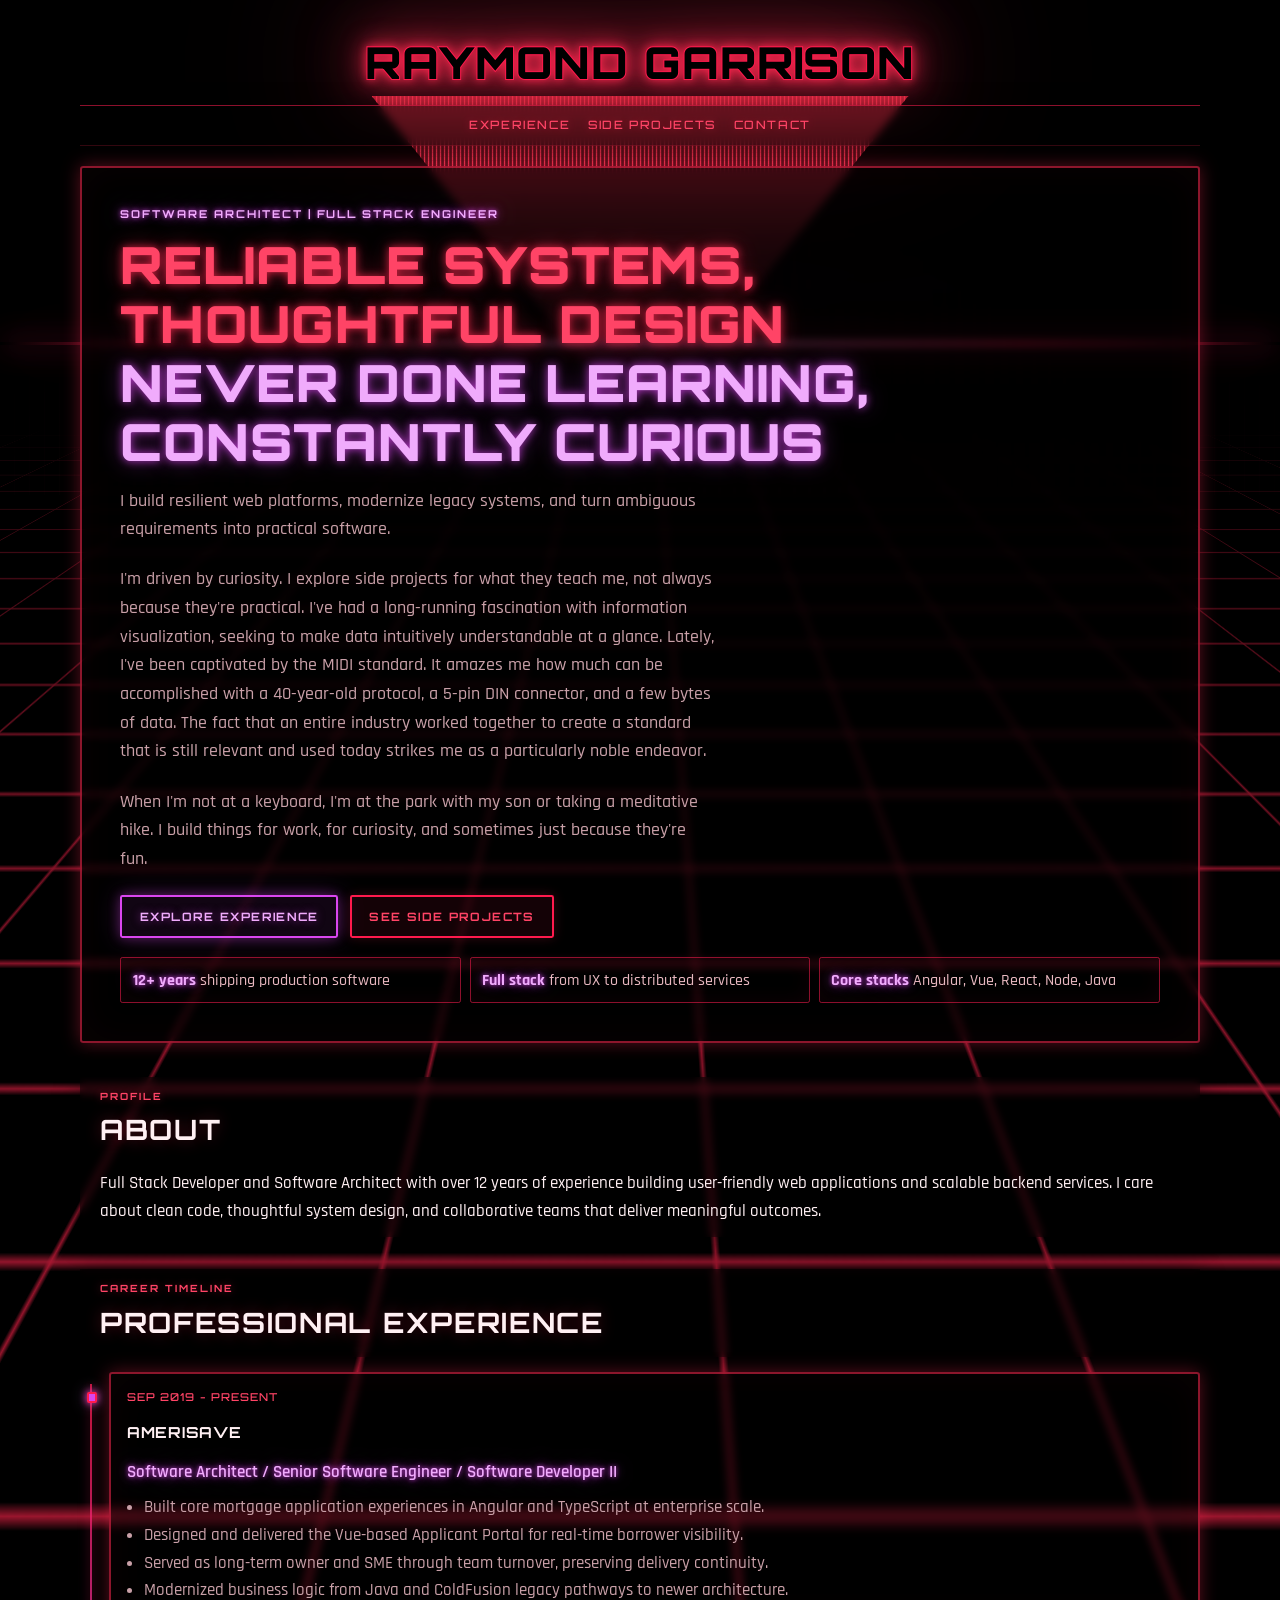
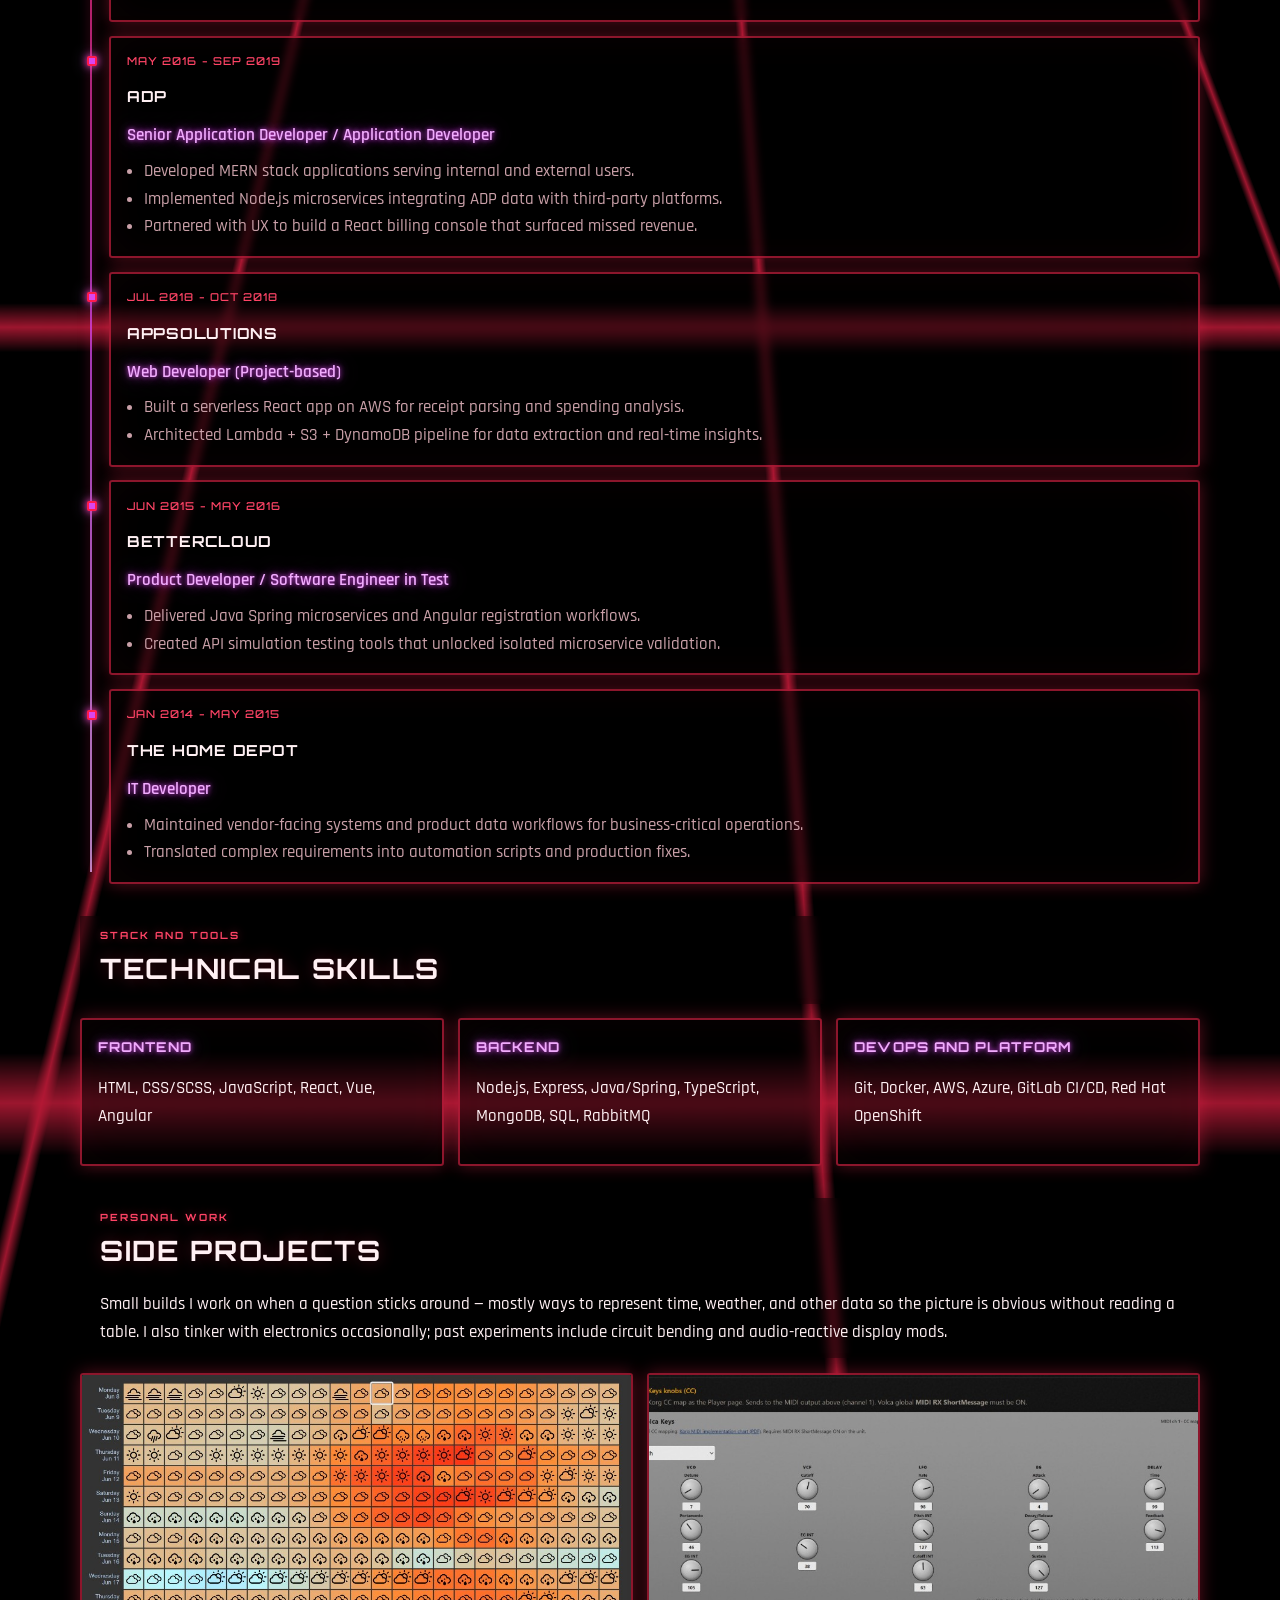
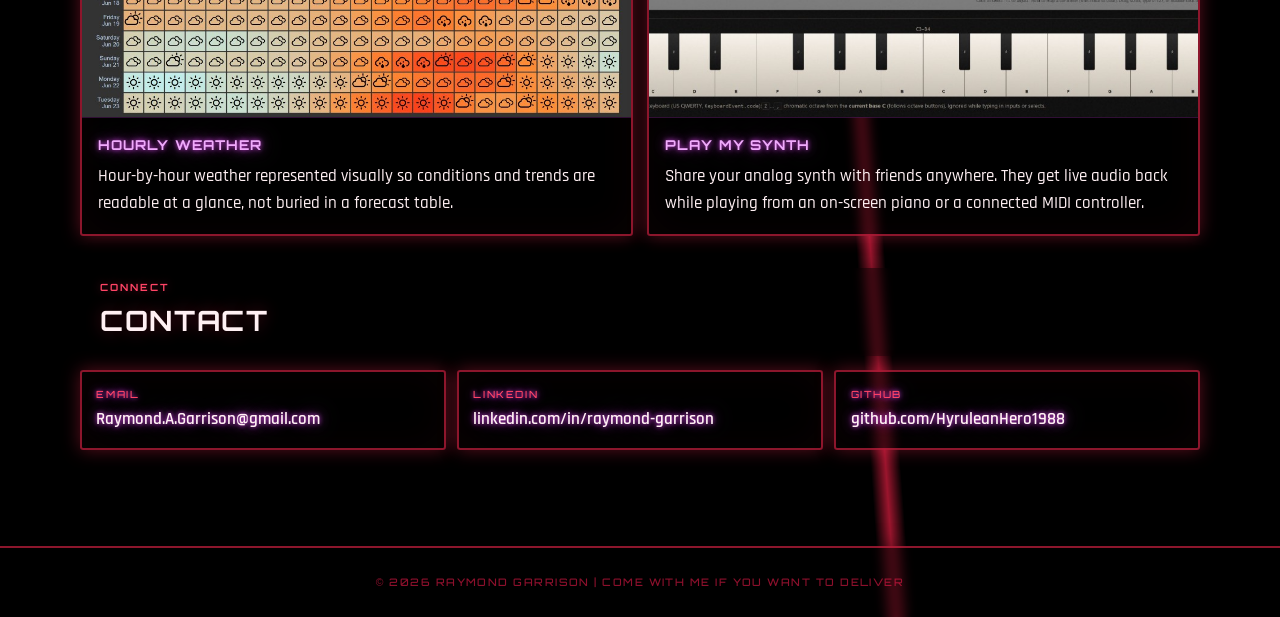
==== index.html @ 4100a37b "Refine hero intro and update footer tagline. Split the intro into focused paragraphs on curiosity, i" ====
<!doctype html>
<html lang="en">
  <head>
    <meta charset="UTF-8" />
    <meta name="viewport" content="width=device-width, initial-scale=1.0" />
    <title>Raymond Garrison | Software Architect</title>
    <meta
      name="description"
      content="Portfolio of Raymond Garrison, Software Architect. Professional experience, skills, personal projects, and experiments."
    />
    <link rel="preconnect" href="https://fonts.googleapis.com" />
    <link rel="preconnect" href="https://fonts.gstatic.com" crossorigin />
    <link
      href="https://fonts.googleapis.com/css2?family=Orbitron:wght@500;700;900&family=Rajdhani:wght@400;500;600;700&display=swap"
      rel="stylesheet"
    />
    <link rel="stylesheet" href="styles.css" />
  </head>
  <body>
    <div class="bg-burst" aria-hidden="true"></div>
    <div class="bg-horizon" aria-hidden="true"></div>
    <div class="bg-grid" aria-hidden="true"></div>

    <header class="hero shell">
      <div class="site-header">
        <div class="logo-stage">
          <a class="synsonics-logo" href="#">Raymond Garrison</a>
          <div class="logo-trail" aria-hidden="true"></div>
        </div>
        <nav class="site-nav text-backdrop" aria-label="Primary">
          <a href="#experience">Experience</a>
          <a href="#lab">Side Projects</a>
          <a href="#contact">Contact</a>
        </nav>
      </div>

      <div class="hero-content shell-card">
        <p class="eyebrow">Software Architect | Full Stack Engineer</p>
        <h1>
          Reliable systems, thoughtful design
          <span class="gradient-text">Never done learning, constantly curious</span>
        </h1>
        <p class="intro">
          I build resilient web platforms, modernize legacy systems, and turn ambiguous requirements into practical software.
        </p>
        <p class="intro">
          I'm driven by curiosity. I explore side projects for what they teach me, not always because they're practical. I've had a long-running fascination with information visualization, seeking to make data intuitively understandable at a glance. Lately, I've been captivated by the MIDI standard. It amazes me how much can be accomplished with a 40-year-old protocol, a 5-pin DIN connector, and a few bytes of data. The fact that an entire industry worked together to create a standard that is still relevant and used today strikes me as a particularly noble endeavor.
        </p>
        <p class="intro">
          When I'm not at a keyboard, I'm at the park with my son or taking a meditative hike. I build things for work, for curiosity, and sometimes just because they're fun.
        </p>
        <div class="hero-actions">
          <a class="button button-primary" href="#experience">Explore Experience</a>
          <a class="button button-ghost" href="#lab">See Side Projects</a>
        </div>
        <ul class="metrics">
          <li><strong>12+ years</strong> shipping production software</li>
          <li><strong>Full stack</strong> from UX to distributed services</li>
          <li><strong>Core stacks</strong> Angular, Vue, React, Node, Java</li>
        </ul>
      </div>
    </header>

    <main class="shell">
      <section id="about" class="section">
        <div class="section-intro text-backdrop">
          <p class="section-tag">Profile</p>
          <h2>About</h2>
          <p>
            Full Stack Developer and Software Architect with over 12 years of experience building
            user-friendly web applications and scalable backend services. I care about clean code,
            thoughtful system design, and collaborative teams that deliver meaningful outcomes.
          </p>
        </div>
      </section>

      <section id="experience" class="section">
        <div class="section-intro text-backdrop">
          <p class="section-tag">Career Timeline</p>
          <h2>Professional Experience</h2>
        </div>
        <div class="timeline">
          <article class="timeline-item shell-card">
            <p class="role-meta">Sep 2019 - Present</p>
            <h3>AmeriSave</h3>
            <p class="role-title">Software Architect / Senior Software Engineer / Software Developer II</p>
            <ul>
              <li>Built core mortgage application experiences in Angular and TypeScript at enterprise scale.</li>
              <li>Designed and delivered the Vue-based Applicant Portal for real-time borrower visibility.</li>
              <li>Served as long-term owner and SME through team turnover, preserving delivery continuity.</li>
              <li>Modernized business logic from Java and ColdFusion legacy pathways to newer architecture.</li>
            </ul>
          </article>

          <article class="timeline-item shell-card">
            <p class="role-meta">May 2016 - Sep 2019</p>
            <h3>ADP</h3>
            <p class="role-title">Senior Application Developer / Application Developer</p>
            <ul>
              <li>Developed MERN stack applications serving internal and external users.</li>
              <li>Implemented Node.js microservices integrating ADP data with third-party platforms.</li>
              <li>Partnered with UX to build a React billing console that surfaced missed revenue.</li>
            </ul>
          </article>

          <article class="timeline-item shell-card">
            <p class="role-meta">Jul 2018 - Oct 2018</p>
            <h3>AppSolutions</h3>
            <p class="role-title">Web Developer (Project-based)</p>
            <ul>
              <li>Built a serverless React app on AWS for receipt parsing and spending analysis.</li>
              <li>Architected Lambda + S3 + DynamoDB pipeline for data extraction and real-time insights.</li>
            </ul>
          </article>

          <article class="timeline-item shell-card">
            <p class="role-meta">Jun 2015 - May 2016</p>
            <h3>BetterCloud</h3>
            <p class="role-title">Product Developer / Software Engineer in Test</p>
            <ul>
              <li>Delivered Java Spring microservices and Angular registration workflows.</li>
              <li>Created API simulation testing tools that unlocked isolated microservice validation.</li>
            </ul>
          </article>

          <article class="timeline-item shell-card">
            <p class="role-meta">Jan 2014 - May 2015</p>
            <h3>The Home Depot</h3>
            <p class="role-title">IT Developer</p>
            <ul>
              <li>Maintained vendor-facing systems and product data workflows for business-critical operations.</li>
              <li>Translated complex requirements into automation scripts and production fixes.</li>
            </ul>
          </article>
        </div>
      </section>

      <section id="skills" class="section">
        <div class="section-intro text-backdrop">
          <p class="section-tag">Stack and Tools</p>
          <h2>Technical Skills</h2>
        </div>
        <div class="cards">
          <article class="card shell-card">
            <h3>Frontend</h3>
            <p>HTML, CSS/SCSS, JavaScript, React, Vue, Angular</p>
          </article>
          <article class="card shell-card">
            <h3>Backend</h3>
            <p>Node.js, Express, Java/Spring, TypeScript, MongoDB, SQL, RabbitMQ</p>
          </article>
          <article class="card shell-card">
            <h3>DevOps and Platform</h3>
            <p>Git, Docker, AWS, Azure, GitLab CI/CD, Red Hat OpenShift</p>
          </article>
        </div>
      </section>

      <section id="lab" class="section">
        <div class="section-intro text-backdrop">
          <p class="section-tag">Personal Work</p>
          <h2>Side Projects</h2>
          <p>
            Small builds I work on when a question sticks around — mostly ways to represent time,
            weather, and other data so the picture is obvious without reading a table. I also tinker
            with electronics occasionally; past experiments include circuit bending and audio-reactive
            display mods.
          </p>
        </div>
        <div class="cards">
          <a class="card shell-card" href="/hourly/">
            <div class="card-media">
              <img
                src="images/hourly-weather.png"
                alt="16-day hourly weather heatmap with color-coded temperatures and weather icons"
                width="640"
                height="400"
                loading="lazy"
              />
            </div>
            <div class="card-body">
              <h3>Hourly Weather</h3>
              <p>
                Hour-by-hour weather represented visually so conditions and trends are readable at a
                glance, not buried in a forecast table.
              </p>
            </div>
          </a>
          <a class="card shell-card" href="https://playmysynth.com">
            <div class="card-media">
              <img
                src="images/play-my-synth.png"
                alt="Play My Synth player interface with Volca Keys knob controls and on-screen piano keyboard"
                width="640"
                height="400"
                loading="lazy"
              />
            </div>
            <div class="card-body">
              <h3>Play My Synth</h3>
              <p>
                Share your analog synth with friends anywhere. They get live audio back while playing from
                an on-screen piano or a connected MIDI controller.
              </p>
            </div>
          </a>
        </div>
      </section>

      <section id="contact" class="section">
        <div class="section-intro text-backdrop">
          <p class="section-tag">Connect</p>
          <h2>Contact</h2>
        </div>
        <div class="contact-grid">
          <a class="contact-card shell-card" href="mailto:Raymond.A.Garrison@gmail.com">
            <span>Email</span>
            <strong>Raymond.A.Garrison@gmail.com</strong>
          </a>
          <a class="contact-card shell-card" href="https://linkedin.com/in/raymond-garrison">
            <span>LinkedIn</span>
            <strong>linkedin.com/in/raymond-garrison</strong>
          </a>
          <a class="contact-card shell-card" href="https://github.com/HyruleanHero1988">
            <span>GitHub</span>
            <strong>github.com/HyruleanHero1988</strong>
          </a>
        </div>
      </section>
    </main>

    <footer class="footer text-backdrop">
      <p>&copy; <span id="year"></span> Raymond Garrison | Come with me if you want to deliver</p>
    </footer>

    <script>
      document.getElementById("year").textContent = new Date().getFullYear();
    </script>
  </body>
</html>
---- styles.css ----
:root {
  --bg: #000000;
  --text: #fff0f3;
  --muted: #c9a0a8;
  --neon-red: #ff1a4d;
  --neon-red-bright: #ff4466;
  --neon-red-dim: rgba(255, 30, 80, 0.55);
  --neon-purple: #d946ef;
  --neon-purple-bright: #f0abfc;
  --neon-purple-dim: rgba(217, 70, 239, 0.55);
  --neon-purple-glow: rgba(217, 70, 239, 0.55);
  --neon-purple-glow-bright: rgba(240, 171, 252, 0.75);
  --magenta-text-glow: 0 0 4px rgba(217, 70, 239, 0.85), 0 0 11px rgba(217, 70, 239, 0.65),
    0 0 24px rgba(240, 171, 252, 0.4);
  --magenta-box-glow: 0 0 12px rgba(217, 70, 239, 0.35), 0 0 28px rgba(217, 70, 239, 0.2);
  --magenta-box-glow-strong: 0 0 16px rgba(217, 70, 239, 0.55), 0 0 36px rgba(240, 171, 252, 0.35);
  --border: rgba(255, 40, 80, 0.55);
  --shadow-neon: 0 0 18px rgba(255, 40, 80, 0.35);
  --font-display: "Orbitron", "Segoe UI", sans-serif;
  --font-body: "Rajdhani", "Segoe UI", system-ui, sans-serif;
}

*,
*::before,
*::after {
  box-sizing: border-box;
}

html {
  scroll-behavior: smooth;
}

body {
  margin: 0;
  font-family: var(--font-body);
  font-size: 1.08rem;
  font-weight: 500;
  color: var(--text);
  background: var(--bg);
  line-height: 1.6;
  overflow-x: hidden;
}

/* Vertical light burst — Synsonics-style speed lines */
.bg-burst {
  position: fixed;
  inset: 0 0 45%;
  pointer-events: none;
  z-index: -3;
  background: repeating-linear-gradient(
    90deg,
    transparent,
    transparent 14px,
    rgba(255, 45, 90, 0.07) 14px,
    rgba(255, 45, 90, 0.07) 15px
  );
  mask-image: radial-gradient(ellipse 70% 90% at 50% 100%, black 20%, transparent 75%);
}

.bg-burst::after {
  content: "";
  position: absolute;
  inset: 0;
  background: linear-gradient(
    180deg,
    rgba(255, 60, 100, 0.45) 0%,
    rgba(255, 30, 70, 0.15) 35%,
    rgba(217, 70, 239, 0.08) 55%,
    transparent 70%
  );
  mask-image: radial-gradient(ellipse 55% 80% at 50% 100%, black, transparent);
}

/* Horizon glow line */
.bg-horizon {
  position: fixed;
  left: 0;
  right: 0;
  top: 38vh;
  height: 3px;
  pointer-events: none;
  z-index: -2;
  background: linear-gradient(
    90deg,
    transparent,
    var(--neon-red) 20%,
    var(--neon-purple-bright) 50%,
    var(--neon-red) 80%,
    transparent
  );
  box-shadow: 0 0 30px rgba(255, 40, 80, 0.8), 0 0 50px rgba(217, 70, 239, 0.25),
    0 0 80px rgba(255, 40, 80, 0.35);
  opacity: 0.85;
}

/* Perspective neon grid floor */
.bg-grid {
  position: fixed;
  left: -50%;
  right: -50%;
  bottom: -8%;
  height: 62vh;
  pointer-events: none;
  z-index: -1;
  transform: perspective(480px) rotateX(64deg);
  transform-origin: center top;
  background-image: linear-gradient(rgba(255, 35, 75, 0.85) 1.5px, transparent 1.5px),
    linear-gradient(90deg, rgba(255, 35, 75, 0.85) 1.5px, transparent 1.5px);
  /* Tighter row spacing = more horizontal lines across the floor */
  background-size: 72px 22px, 72px 72px;
  mask-image: linear-gradient(to top, black 20%, transparent 94%);
  opacity: 0.72;
}

a {
  color: var(--neon-purple-bright);
  text-decoration: none;
  text-shadow: var(--magenta-text-glow);
  transition: color 0.2s ease, text-shadow 0.2s ease;
}

a:hover {
  color: #fff;
  text-shadow: 0 0 6px rgba(217, 70, 239, 0.95), 0 0 15px rgba(217, 70, 239, 0.75),
    0 0 40px rgba(240, 171, 252, 0.55);
  text-decoration: none;
}

.shell {
  width: min(1120px, 92vw);
  margin: 0 auto;
}

.shell-card {
  position: relative;
  z-index: 1;
  background: rgba(0, 0, 0, 0.5);
  backdrop-filter: blur(4px);
  -webkit-backdrop-filter: blur(4px);
  border: 2px solid var(--border);
  border-radius: 0.2rem;
  box-shadow: var(--shadow-neon), inset 0 0 40px rgba(255, 40, 80, 0.04);
}

.hero {
  position: relative;
  padding-top: 1.2rem;
}

.site-header {
  position: relative;
  z-index: 1;
  padding: clamp(0.75rem, 2vw, 1.25rem) 0 0.25rem;
  text-align: center;
}

/* Logo stage — name anchors the CRT trail below it */
.logo-stage {
  position: relative;
  z-index: 2;
  display: inline-flex;
  flex-direction: column;
  align-items: center;
  max-width: 100%;
  padding: 0 0.5rem;
}

/* Tall narrow inverted triangle + CRT scanlines — sized to the name */
.logo-trail {
  --trail-clip: polygon(0% 0%, 100% 0%, 50% 100%);
  --trail-fade: linear-gradient(
    180deg,
    #000 0%,
    #000 6%,
    rgba(0, 0, 0, 0.9) 28%,
    rgba(0, 0, 0, 0.45) 58%,
    rgba(0, 0, 0, 0.15) 78%,
    transparent 100%
  );
  position: absolute;
  top: calc(100% + 8px);
  left: 50%;
  transform: translateX(-50%);
  width: 95%;
  aspect-ratio: 1.6 / 1;
  height: auto;
  z-index: 0;
  pointer-events: none;
  clip-path: var(--trail-clip);
  -webkit-mask-image: var(--trail-fade);
  mask-image: var(--trail-fade);
  /* Vertical phosphor scanlines */
  background-image: repeating-linear-gradient(
    90deg,
    rgba(255, 35, 65, 0.12) 0,
    rgba(255, 35, 65, 0.12) 1px,
    rgba(255, 60, 90, 0.95) 1px,
    rgba(255, 60, 90, 0.95) 2px,
    rgba(255, 40, 70, 0.2) 2px,
    rgba(255, 40, 70, 0.2) 3px,
    transparent 3px,
    transparent 4px
  );
  box-shadow: inset 0 0 50px rgba(255, 40, 80, 0.12);
}

/* Faint horizontal CRT scanlines over the vertical field */
.logo-trail::before {
  content: "";
  position: absolute;
  inset: 0;
  clip-path: var(--trail-clip);
  -webkit-mask-image: var(--trail-fade);
  mask-image: var(--trail-fade);
  background: repeating-linear-gradient(
    0deg,
    transparent 0,
    transparent 3px,
    rgba(0, 0, 0, 0.22) 3px,
    rgba(0, 0, 0, 0.22) 4px
  );
  mix-blend-mode: multiply;
  opacity: 0.55;
  pointer-events: none;
}

/* Hot phosphor bloom at the top edge */
.logo-trail::after {
  content: "";
  position: absolute;
  inset: 0;
  clip-path: var(--trail-clip);
  -webkit-mask-image: var(--trail-fade);
  mask-image: var(--trail-fade);
  background: linear-gradient(
    180deg,
    rgba(255, 50, 75, 0.7) 0%,
    rgba(255, 40, 70, 0.25) 22%,
    transparent 48%
  );
  pointer-events: none;
}

/* Hollow Orbitron outline — same font as .gradient-text, no interior fill */
.synsonics-logo {
  position: relative;
  z-index: 2;
  display: inline-block;
  text-shadow: none;
  font-family: var(--font-display);
  font-size: clamp(1.65rem, 4.2vw, 2.75rem);
  font-weight: 900;
  line-height: 1.1;
  letter-spacing: 0.02em;
  text-transform: uppercase;
  text-decoration: none;
  color: #000000;
  -webkit-text-stroke: 2px var(--neon-red);
  text-stroke: 2px var(--neon-red);
  paint-order: stroke fill;
  filter: drop-shadow(0 0 4px rgba(255, 40, 80, 0.8))
    drop-shadow(0 0 11px rgba(255, 40, 80, 0.7))
    drop-shadow(0 0 30px rgba(255, 40, 80, 0.6))
    drop-shadow(0 0 80px rgba(255, 40, 80, 0.5));
  transition: filter 0.25s ease;
}

.synsonics-logo:hover {
  color: #000000;
  text-shadow: none;
  text-decoration: none;
  filter: drop-shadow(0 0 6px rgba(255, 40, 80, 0.85))
    drop-shadow(0 0 15px rgba(255, 40, 80, 0.75))
    drop-shadow(0 0 40px rgba(255, 40, 80, 0.65))
    drop-shadow(0 0 100px rgba(255, 40, 80, 0.55));
}

/* Frosted panel — separates text from grid/scanline backgrounds */
.text-backdrop {
  position: relative;
  z-index: 1;
  background: rgba(0, 0, 0, 0.5);
  backdrop-filter: blur(4px);
  -webkit-backdrop-filter: blur(4px);
  box-shadow: 0 4px 24px rgba(0, 0, 0, 0.45);
}

.site-nav {
  position: relative;
  z-index: 2;
  display: flex;
  align-items: center;
  justify-content: center;
  flex-wrap: wrap;
  gap: 1.1rem;
  margin-top: 1rem;
  padding: 0.65rem 1.25rem;
  border-top: 1px solid var(--neon-red-dim);
  border-bottom: 1px solid rgba(255, 40, 80, 0.2);
}

.site-nav a {
  font-family: var(--font-display);
  font-size: 0.72rem;
  font-weight: 500;
  letter-spacing: 0.14em;
  text-transform: uppercase;
  color: var(--neon-red-bright);
  text-shadow: 0 0 10px rgba(255, 40, 80, 0.4);
}

.site-nav a:hover {
  color: #fff;
  text-shadow: 0 0 14px rgba(255, 40, 80, 0.75);
}

.hero-content {
  position: relative;
  z-index: 1;
  margin-top: 1rem;
  padding: clamp(1.4rem, 3vw, 2.4rem);
}

.eyebrow {
  margin: 0;
  font-family: var(--font-display);
  letter-spacing: 0.18em;
  text-transform: uppercase;
  font-size: 0.68rem;
  font-weight: 700;
  color: var(--neon-purple-bright);
  text-shadow: var(--magenta-text-glow);
}

h1 {
  margin: 0.7rem 0 1rem;
  font-family: var(--font-display);
  font-size: clamp(1.65rem, 4.2vw, 3.2rem);
  font-weight: 900;
  line-height: 1.15;
  max-width: 20ch;
  letter-spacing: 0.02em;
  text-transform: uppercase;
  color: var(--neon-red-bright);
  text-shadow: 0 0 8px rgba(255, 40, 80, 0.75), 0 0 22px rgba(255, 40, 80, 0.4);
}

.gradient-text {
  display: inline-block;
  color: var(--neon-purple-bright);
  text-shadow: 0 0 8px rgba(217, 70, 239, 0.75), 0 0 22px rgba(217, 70, 239, 0.4);
}

.intro {
  max-width: 66ch;
  margin: 0 0 1.35rem;
  color: var(--muted);
  font-size: 1.12rem;
}

.hero-actions {
  display: flex;
  flex-wrap: wrap;
  gap: 0.7rem;
}

.button {
  display: inline-flex;
  align-items: center;
  justify-content: center;
  border-radius: 0.15rem;
  padding: 0.64rem 1.1rem;
  font-family: var(--font-display);
  font-size: 0.72rem;
  font-weight: 700;
  letter-spacing: 0.12em;
  text-transform: uppercase;
  border: 2px solid transparent;
  transition: transform 0.2s ease, box-shadow 0.2s ease, background 0.2s ease;
}

.button:hover {
  text-decoration: none;
  transform: translateY(-2px);
}

.button-primary {
  color: var(--neon-purple-bright);
  border-color: var(--neon-purple);
  background: rgba(217, 70, 239, 0.08);
  box-shadow: var(--magenta-box-glow);
  text-shadow: 0 0 8px rgba(217, 70, 239, 0.5);
}

.button-primary:hover {
  background: rgba(217, 70, 239, 0.18);
  box-shadow: var(--magenta-box-glow-strong);
  color: #fff;
  text-shadow: 0 0 10px rgba(240, 171, 252, 0.8);
}

.button-ghost {
  color: var(--neon-red-bright);
  border-color: var(--neon-red);
  background: rgba(255, 30, 80, 0.08);
  box-shadow: 0 0 12px rgba(255, 40, 80, 0.2);
  text-shadow: none;
}

.button-ghost:hover {
  background: rgba(255, 30, 80, 0.18);
  box-shadow: 0 0 22px rgba(255, 40, 80, 0.45);
  color: #fff;
}

.metrics {
  margin: 1.2rem 0 0;
  padding: 0;
  list-style: none;
  display: grid;
  grid-template-columns: repeat(auto-fit, minmax(190px, 1fr));
  gap: 0.55rem;
}

.metrics li {
  border: 1px solid var(--neon-red-dim);
  border-radius: 0.15rem;
  padding: 0.58rem 0.7rem;
  color: #e8b8c0;
  font-size: 0.98rem;
  box-shadow: inset 0 0 20px rgba(255, 40, 80, 0.06);
}

.metrics strong {
  color: var(--neon-purple-bright);
  text-shadow: var(--magenta-text-glow);
}

main {
  position: relative;
  z-index: 1;
  padding: 2.1rem 0 4rem;
}

.section {
  margin-bottom: 2rem;
}

.section-intro {
  padding: 0.75rem 1.25rem;
  margin-bottom: 0.9rem;
}

.section-intro h2:last-child {
  margin-bottom: 0;
}

.section-intro p:last-child {
  margin-bottom: 0;
}

.section-tag {
  margin: 0;
  font-family: var(--font-display);
  color: var(--neon-red-bright);
  text-transform: uppercase;
  letter-spacing: 0.2em;
  font-size: 0.62rem;
  font-weight: 700;
  text-shadow: 0 0 10px rgba(255, 40, 80, 0.4);
}

h2 {
  margin: 0.2rem 0 0.95rem;
  font-family: var(--font-display);
  font-size: clamp(1.2rem, 2.2vw, 1.75rem);
  font-weight: 700;
  letter-spacing: 0.06em;
  text-transform: uppercase;
  color: var(--text);
  text-shadow: 0 0 16px rgba(255, 40, 80, 0.3);
}

.cards {
  display: grid;
  gap: 0.9rem;
  grid-template-columns: repeat(auto-fit, minmax(220px, 1fr));
}

#lab .cards {
  grid-template-columns: repeat(auto-fit, minmax(280px, 1fr));
}

.card {
  padding: 1rem;
  transition: transform 0.18s ease, border-color 0.18s ease, box-shadow 0.18s ease;
}

#lab .card {
  min-width: 0;
  width: 100%;
  padding: 0;
  overflow: hidden;
  display: flex;
  flex-direction: column;
}

#lab .card-body {
  padding: 1rem;
  display: grid;
  gap: 0.45rem;
}

#lab .card-body h3 {
  margin: 0;
}

#lab .card-media {
  position: relative;
  width: 100%;
  min-width: 0;
  flex-shrink: 0;
  aspect-ratio: 16 / 10;
  overflow: hidden;
  border-bottom: 1px solid rgba(217, 70, 239, 0.22);
  background: rgba(0, 0, 0, 0.55);
}

#lab .card-media img {
  position: absolute;
  inset: 0;
  width: 100%;
  height: 100%;
  max-width: 100%;
  display: block;
  object-fit: cover;
  object-position: top center;
}

.card:hover {
  transform: translateY(-3px);
  border-color: var(--neon-purple-dim);
  box-shadow: var(--magenta-box-glow), var(--shadow-neon);
}

.card h3 {
  margin-top: 0;
  font-family: var(--font-display);
  font-size: 0.85rem;
  font-weight: 700;
  letter-spacing: 0.08em;
  text-transform: uppercase;
  color: var(--neon-purple-bright);
  text-shadow: var(--magenta-text-glow);
}

a.card {
  color: inherit;
  text-shadow: none;
}

a.card:hover {
  color: inherit;
}

a.card p {
  color: var(--text);
}

#lab a.card .card-body p {
  margin: 0;
}

.timeline {
  --timeline-line-x: 11px;
  --timeline-marker-size: 0.65rem;
  --timeline-item-indent: 1.8rem;
  position: relative;
  display: grid;
  gap: 0.85rem;
}

.timeline::before {
  content: "";
  position: absolute;
  left: calc(var(--timeline-line-x) - 1px);
  top: 12px;
  bottom: 12px;
  width: 2px;
  background: linear-gradient(var(--neon-red), var(--neon-purple), var(--neon-purple-bright));
  box-shadow: 0 0 10px rgba(255, 40, 80, 0.6), 0 0 18px rgba(217, 70, 239, 0.25);
  opacity: 0.75;
}

.timeline-item {
  position: relative;
  margin-left: var(--timeline-item-indent);
  padding: 0.95rem 1rem;
}

.timeline-item::before {
  content: "";
  position: absolute;
  left: calc(var(--timeline-line-x) - var(--timeline-marker-size) / 2 - var(--timeline-item-indent) - 1px);
  top: 1.15rem;
  width: var(--timeline-marker-size);
  height: var(--timeline-marker-size);
  border-radius: 2px;
  background: var(--neon-purple);
  border: 2px solid var(--neon-red);
  box-shadow: 0 0 8px rgba(217, 70, 239, 0.8), 0 0 16px rgba(240, 171, 252, 0.45),
    0 0 6px rgba(255, 40, 80, 0.5);
}

.timeline-item h3 {
  font-family: var(--font-display);
  font-size: 0.95rem;
  font-weight: 700;
  letter-spacing: 0.05em;
  text-transform: uppercase;
  color: var(--text);
}

.role-meta {
  margin: 0 0 0.2rem;
  font-family: var(--font-display);
  font-size: 0.68rem;
  letter-spacing: 0.1em;
  text-transform: uppercase;
  color: var(--neon-red-bright);
}

.role-title {
  margin: -0.15rem 0 0.55rem;
  color: var(--neon-purple-bright);
  font-weight: 600;
  font-size: 1.05rem;
  text-shadow: var(--magenta-text-glow);
}

.timeline-item ul {
  margin: 0;
  padding-left: 1.1rem;
  color: var(--muted);
}

.lab-note {
  margin: 0.95rem 0 0;
  padding: 0.75rem 1.25rem;
  color: #b89098;
  font-style: italic;
}

.contact-grid {
  display: grid;
  grid-template-columns: repeat(auto-fit, minmax(230px, 1fr));
  gap: 0.7rem;
}

.contact-card {
  padding: 0.9rem;
  display: grid;
  gap: 0.2rem;
  transition: border-color 0.18s ease, box-shadow 0.18s ease;
}

.contact-card:hover {
  border-color: var(--neon-purple-dim);
  box-shadow: var(--magenta-box-glow-strong), var(--shadow-neon);
}

.contact-card span {
  font-family: var(--font-display);
  font-size: 0.62rem;
  text-transform: uppercase;
  letter-spacing: 0.16em;
  color: var(--neon-red-bright);
}

.contact-card strong {
  color: var(--text);
  word-break: break-word;
  font-weight: 600;
}

.footer {
  position: relative;
  z-index: 1;
  border-top: 2px solid var(--border);
  color: var(--neon-red-dim);
  text-align: center;
  padding: 1rem;
  font-family: var(--font-display);
  font-size: 0.65rem;
  letter-spacing: 0.14em;
  text-transform: uppercase;
}

@media (max-width: 760px) {
  .synsonics-logo {
    -webkit-text-stroke-width: 1.5px;
  }

  .bg-horizon {
    top: 32vh;
  }

  h1 {
    max-width: none;
  }
}
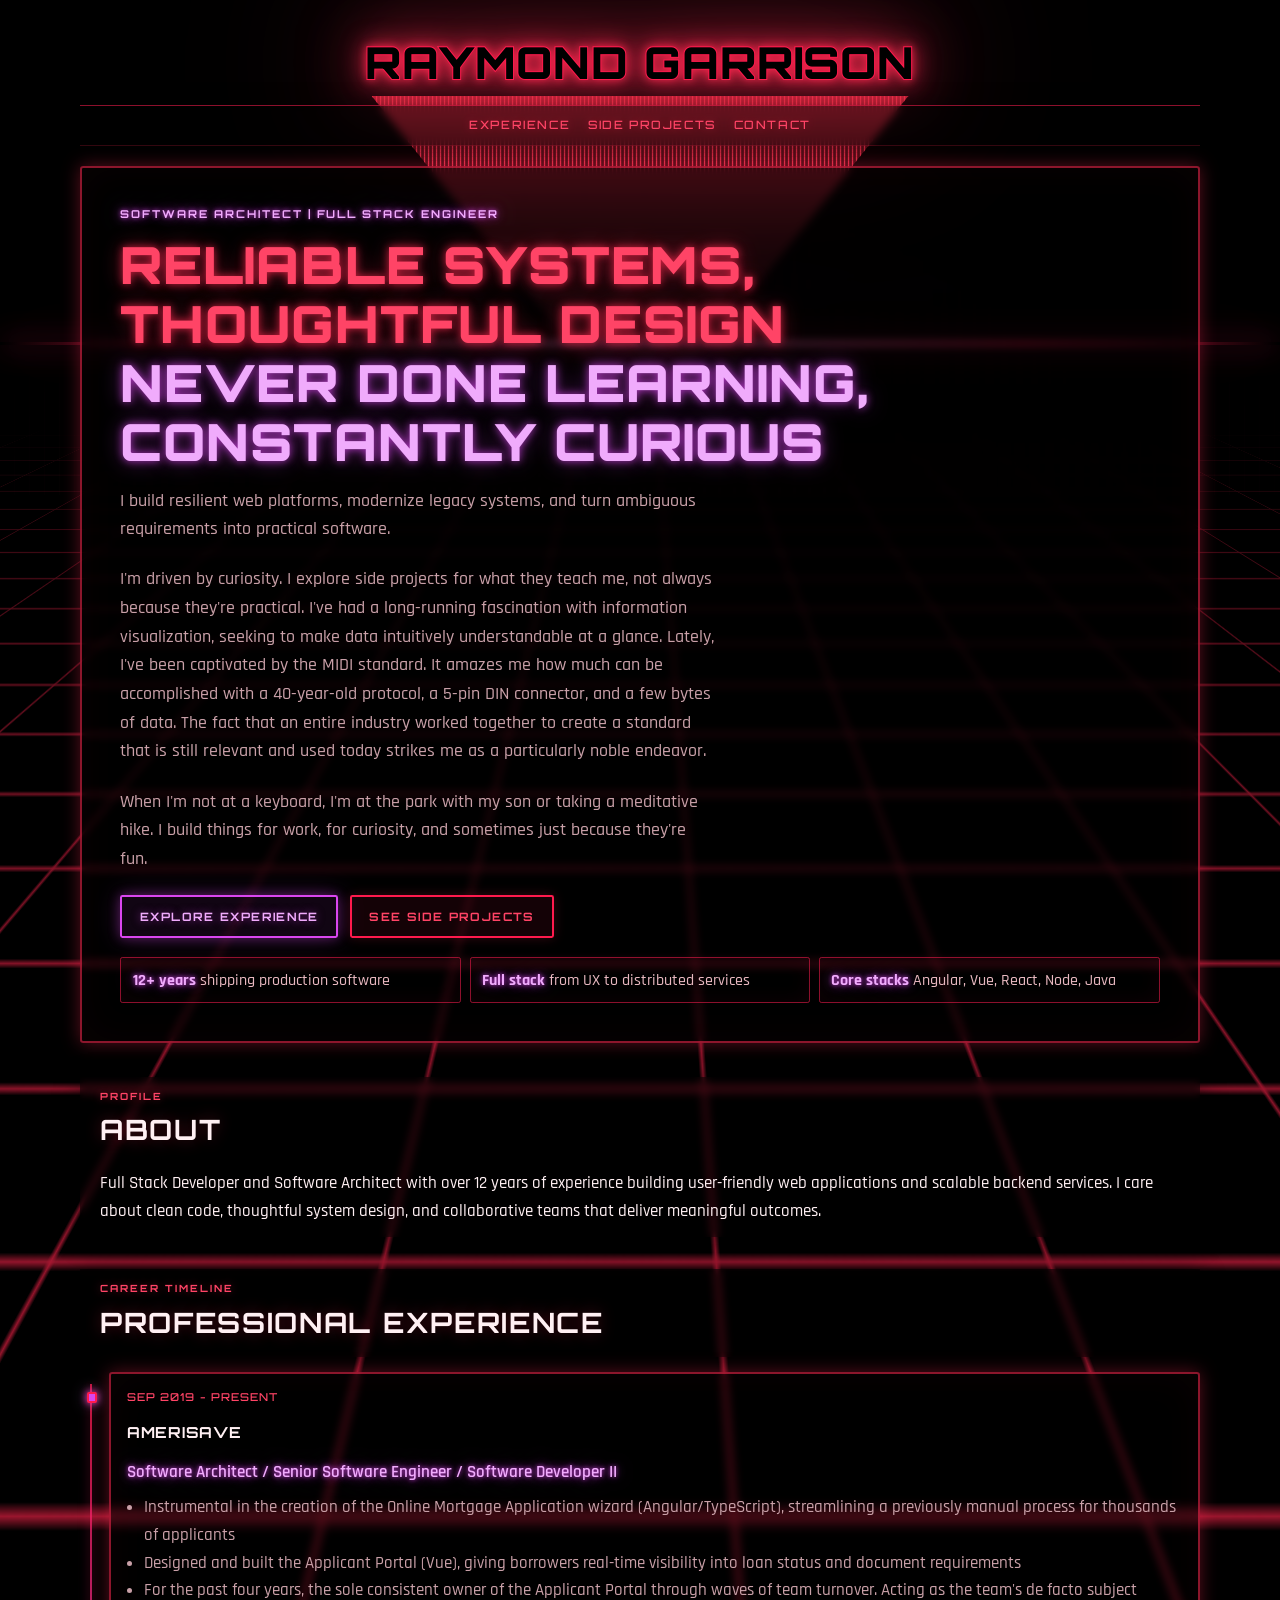
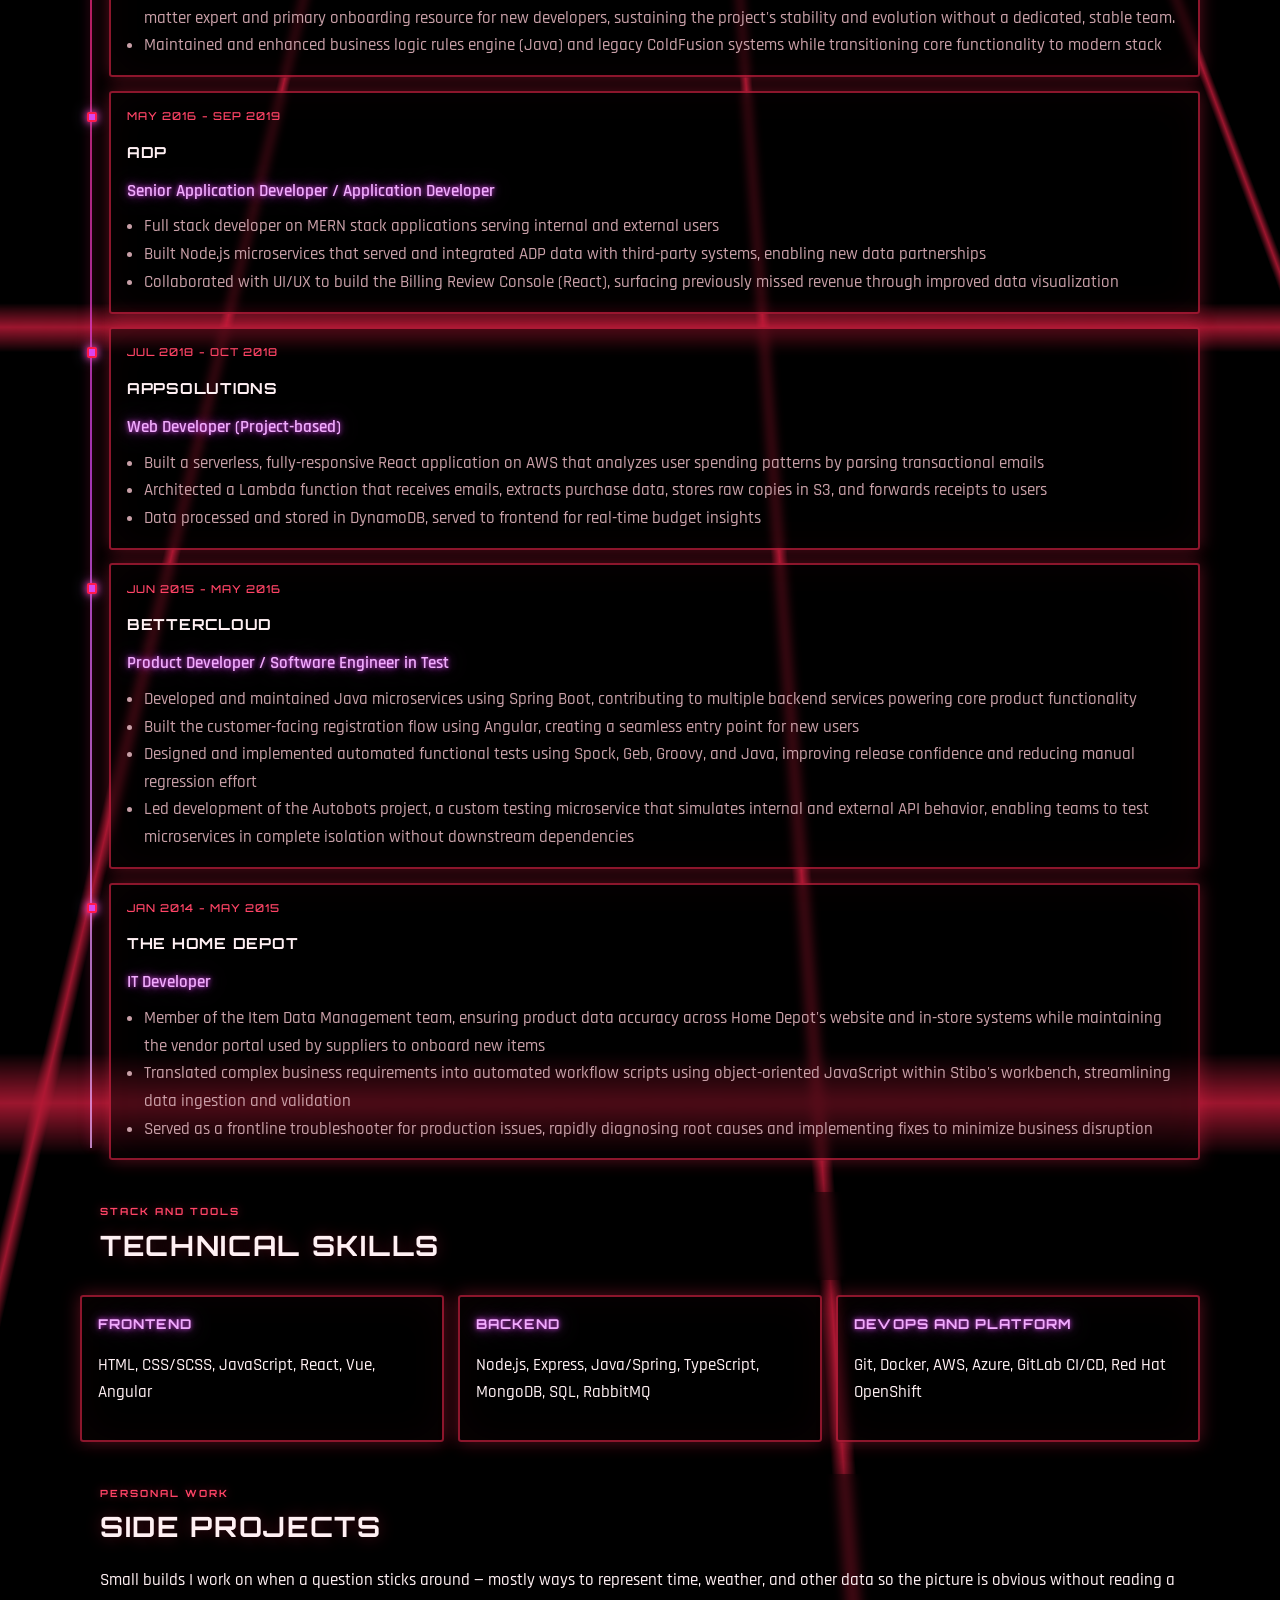
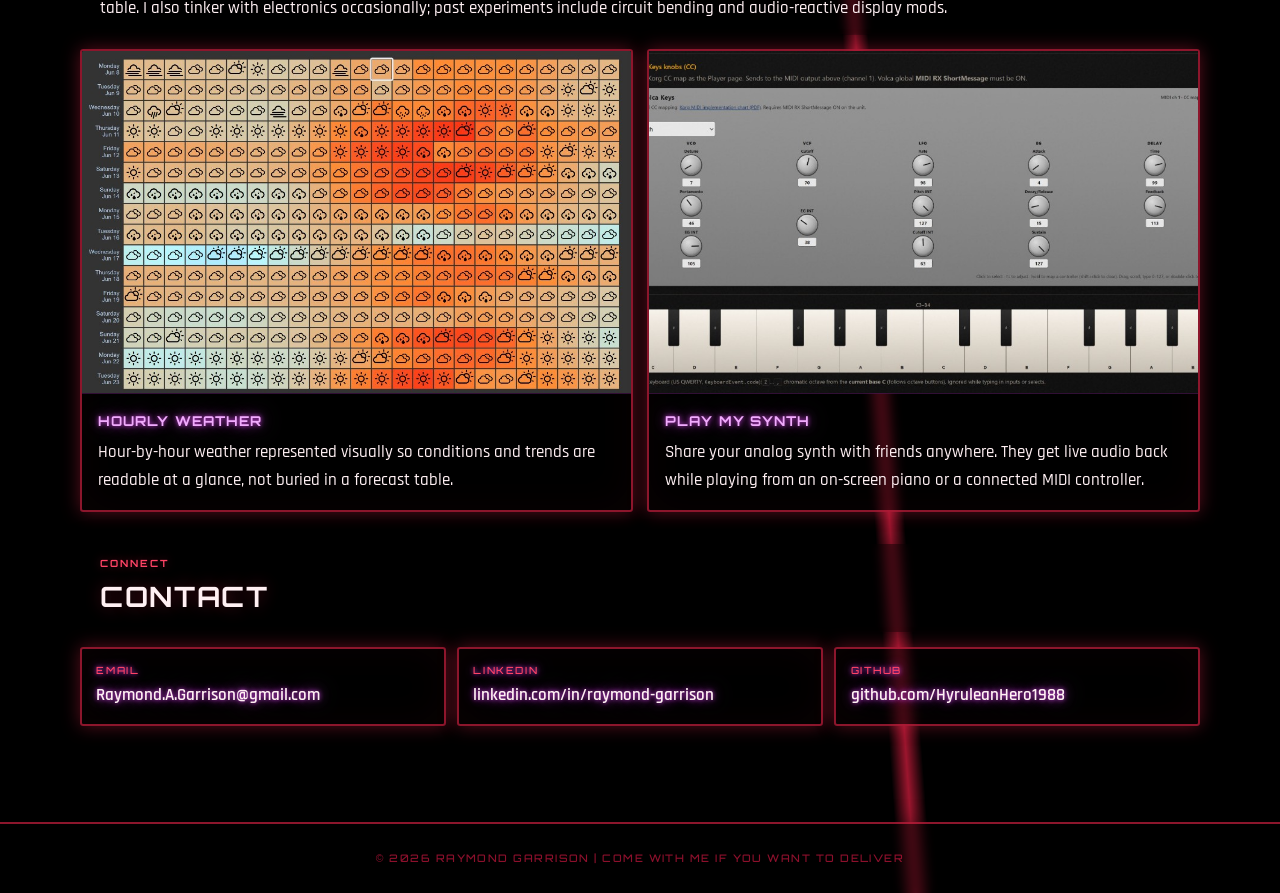
==== commit 11133589: "Restore resume experience bullets Co-authored-by: HyruleanHero1988 <HyruleanHero1988@users.noreply.g" ====
--- a/index.html
+++ b/index.html
@@ -85,10 +85,10 @@
             <h3>AmeriSave</h3>
             <p class="role-title">Software Architect / Senior Software Engineer / Software Developer II</p>
             <ul>
-              <li>Built core mortgage application experiences in Angular and TypeScript at enterprise scale.</li>
-              <li>Designed and delivered the Vue-based Applicant Portal for real-time borrower visibility.</li>
-              <li>Served as long-term owner and SME through team turnover, preserving delivery continuity.</li>
-              <li>Modernized business logic from Java and ColdFusion legacy pathways to newer architecture.</li>
+              <li>Instrumental in the creation of the Online Mortgage Application wizard (Angular/TypeScript), streamlining a previously manual process for thousands of applicants</li>
+              <li>Designed and built the Applicant Portal (Vue), giving borrowers real-time visibility into loan status and document requirements</li>
+              <li>For the past four years, the sole consistent owner of the Applicant Portal through waves of team turnover. Acting as the team's de facto subject matter expert and primary onboarding resource for new developers, sustaining the project's stability and evolution without a dedicated, stable team.</li>
+              <li>Maintained and enhanced business logic rules engine (Java) and legacy ColdFusion systems while transitioning core functionality to modern stack</li>
             </ul>
           </article>
 
@@ -97,9 +97,9 @@
             <h3>ADP</h3>
             <p class="role-title">Senior Application Developer / Application Developer</p>
             <ul>
-              <li>Developed MERN stack applications serving internal and external users.</li>
-              <li>Implemented Node.js microservices integrating ADP data with third-party platforms.</li>
-              <li>Partnered with UX to build a React billing console that surfaced missed revenue.</li>
+              <li>Full stack developer on MERN stack applications serving internal and external users</li>
+              <li>Built Node.js microservices that served and integrated ADP data with third-party systems, enabling new data partnerships</li>
+              <li>Collaborated with UI/UX to build the Billing Review Console (React), surfacing previously missed revenue through improved data visualization</li>
             </ul>
           </article>
 
@@ -108,8 +108,9 @@
             <h3>AppSolutions</h3>
             <p class="role-title">Web Developer (Project-based)</p>
             <ul>
-              <li>Built a serverless React app on AWS for receipt parsing and spending analysis.</li>
-              <li>Architected Lambda + S3 + DynamoDB pipeline for data extraction and real-time insights.</li>
+              <li>Built a serverless, fully-responsive React application on AWS that analyzes user spending patterns by parsing transactional emails</li>
+              <li>Architected a Lambda function that receives emails, extracts purchase data, stores raw copies in S3, and forwards receipts to users</li>
+              <li>Data processed and stored in DynamoDB, served to frontend for real-time budget insights</li>
             </ul>
           </article>
 
@@ -118,8 +119,10 @@
             <h3>BetterCloud</h3>
             <p class="role-title">Product Developer / Software Engineer in Test</p>
             <ul>
-              <li>Delivered Java Spring microservices and Angular registration workflows.</li>
-              <li>Created API simulation testing tools that unlocked isolated microservice validation.</li>
+              <li>Developed and maintained Java microservices using Spring Boot, contributing to multiple backend services powering core product functionality</li>
+              <li>Built the customer-facing registration flow using Angular, creating a seamless entry point for new users</li>
+              <li>Designed and implemented automated functional tests using Spock, Geb, Groovy, and Java, improving release confidence and reducing manual regression effort</li>
+              <li>Led development of the Autobots project, a custom testing microservice that simulates internal and external API behavior, enabling teams to test microservices in complete isolation without downstream dependencies</li>
             </ul>
           </article>
 
@@ -128,8 +131,9 @@
             <h3>The Home Depot</h3>
             <p class="role-title">IT Developer</p>
             <ul>
-              <li>Maintained vendor-facing systems and product data workflows for business-critical operations.</li>
-              <li>Translated complex requirements into automation scripts and production fixes.</li>
+              <li>Member of the Item Data Management team, ensuring product data accuracy across Home Depot's website and in-store systems while maintaining the vendor portal used by suppliers to onboard new items</li>
+              <li>Translated complex business requirements into automated workflow scripts using object-oriented JavaScript within Stibo's workbench, streamlining data ingestion and validation</li>
+              <li>Served as a frontline troubleshooter for production issues, rapidly diagnosing root causes and implementing fixes to minimize business disruption</li>
             </ul>
           </article>
         </div>
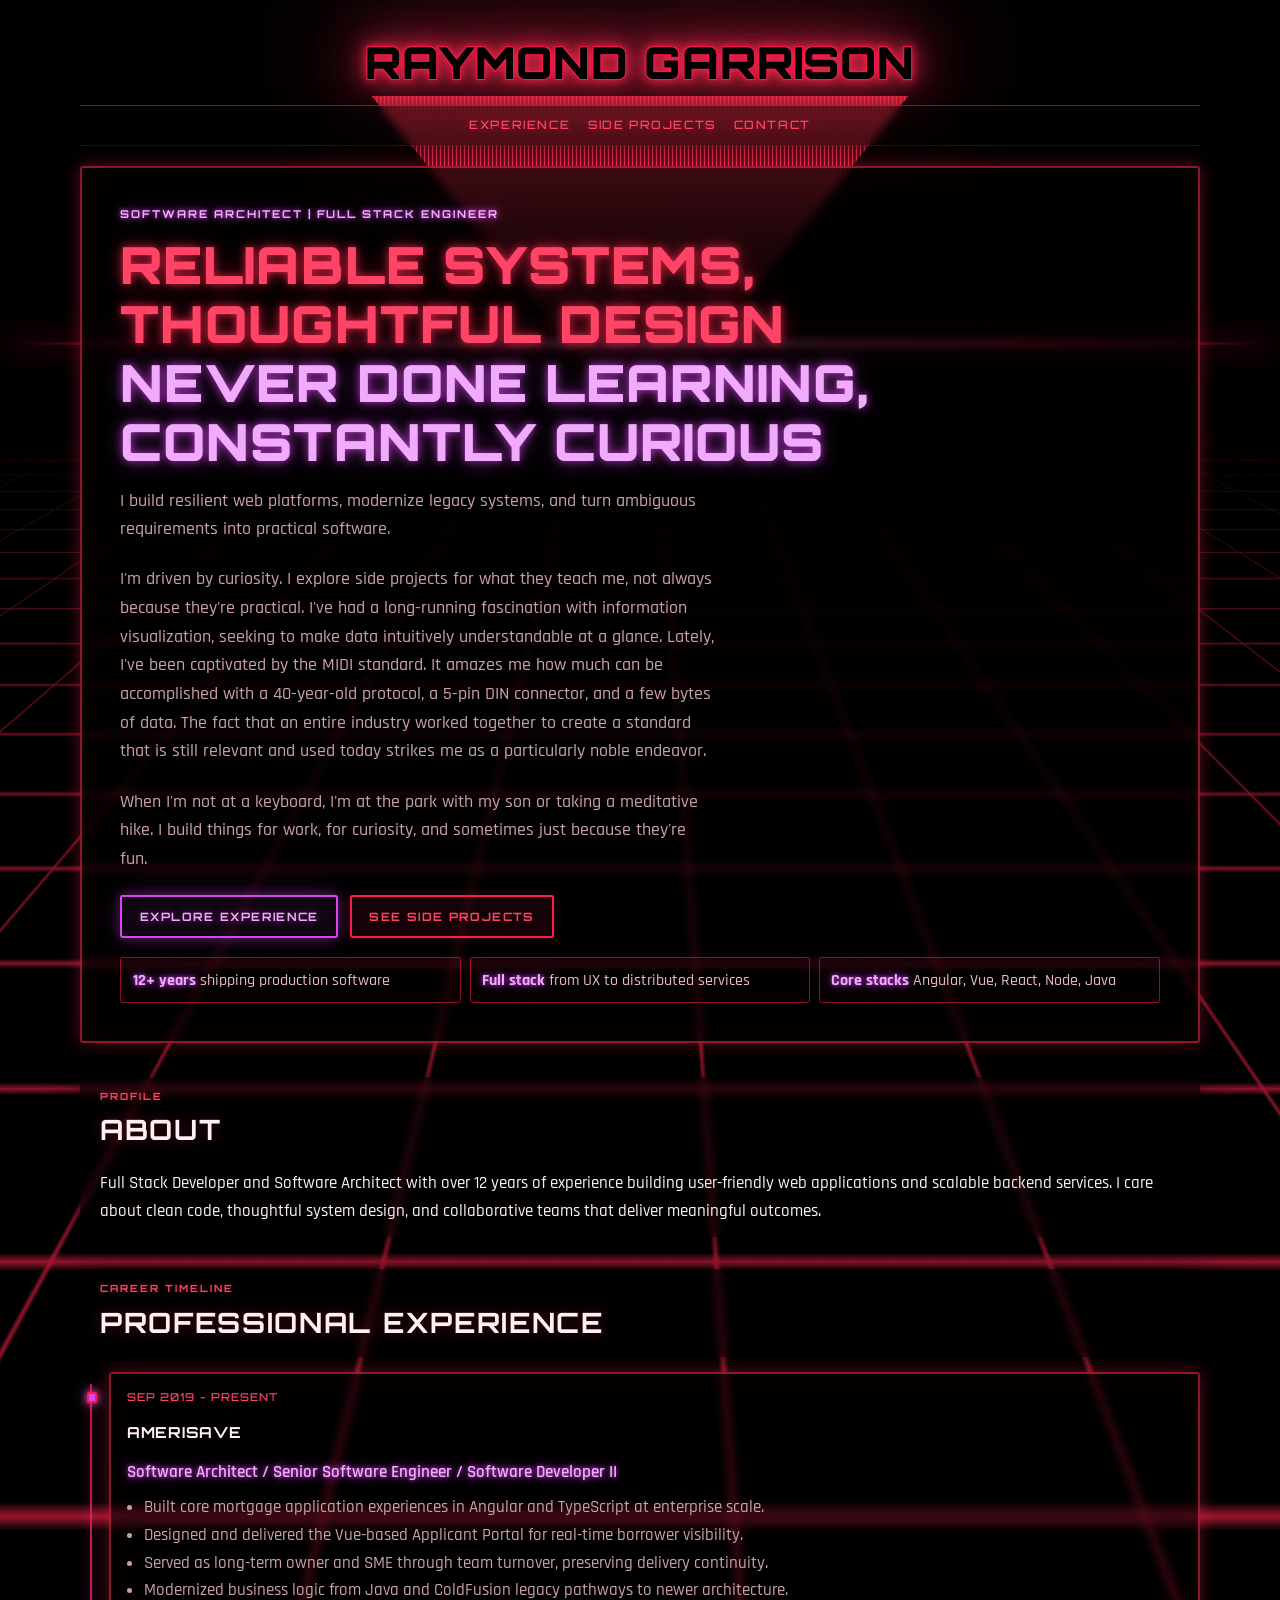
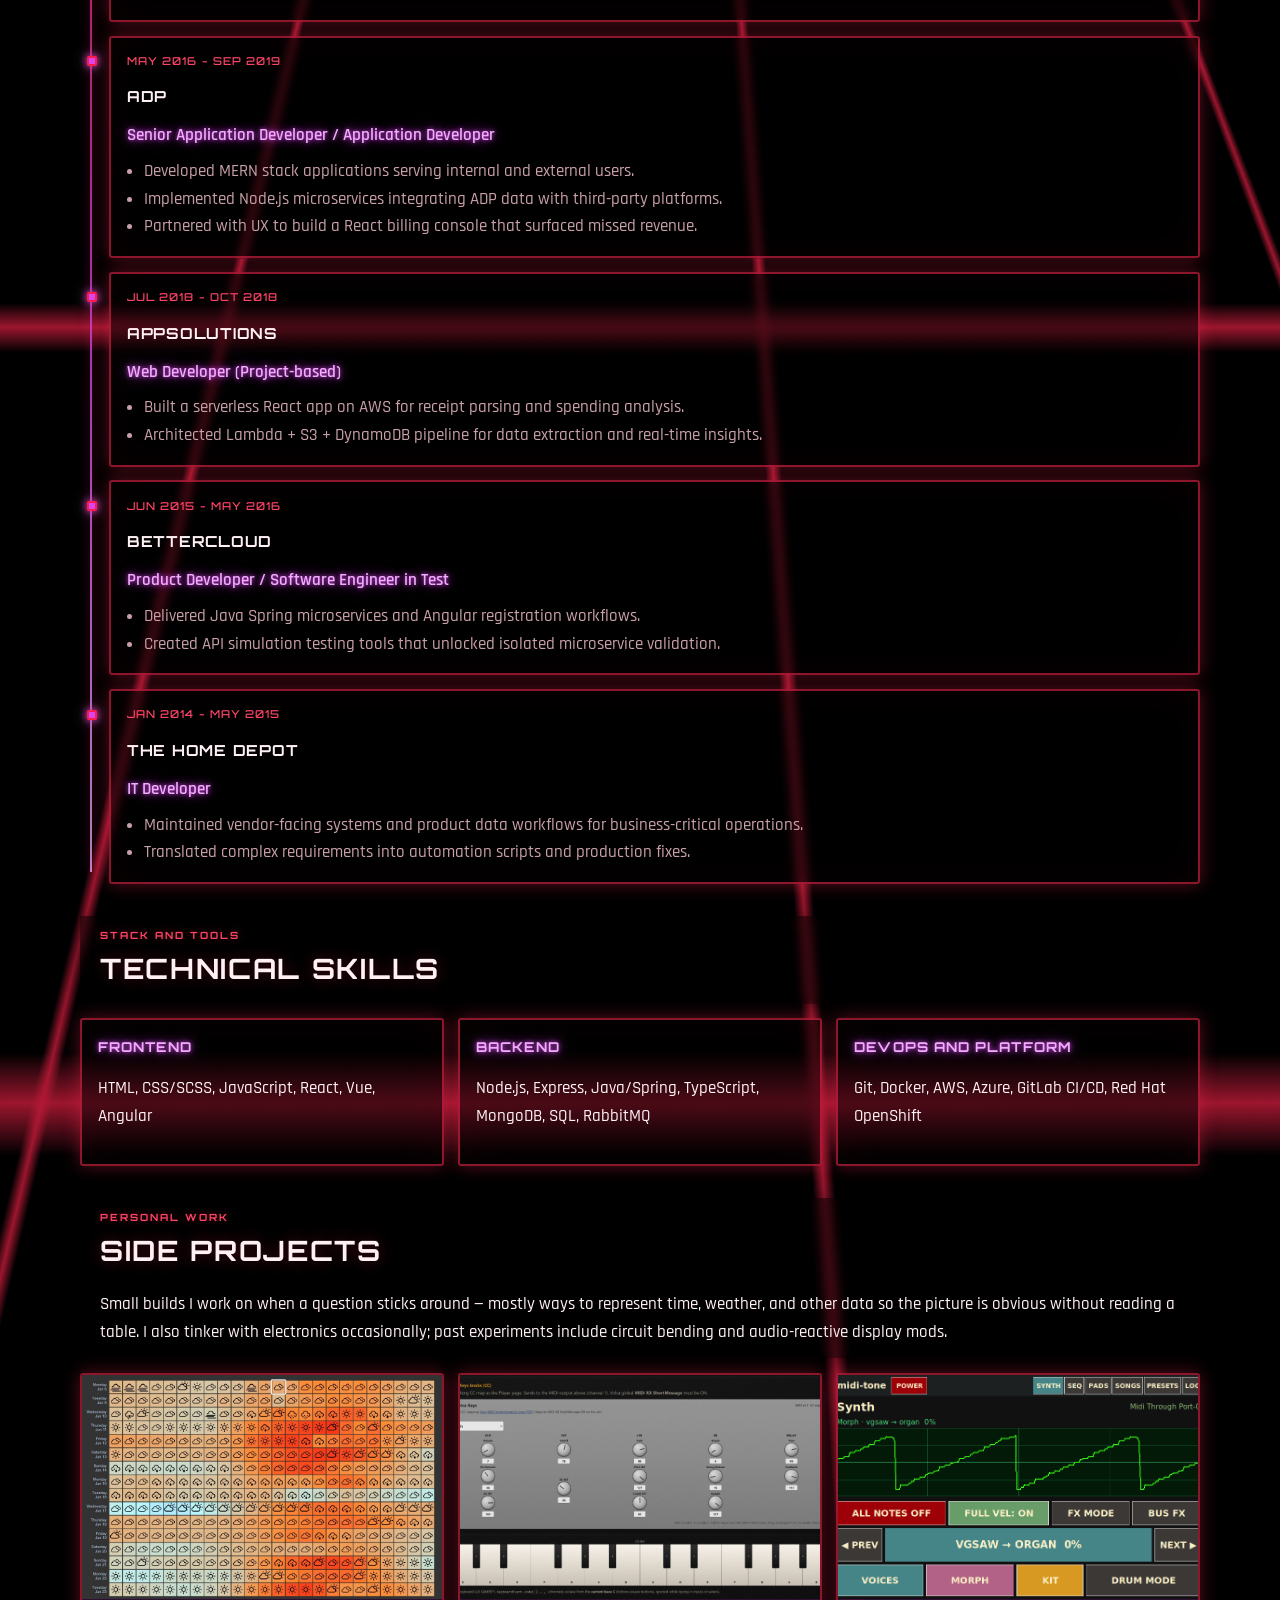
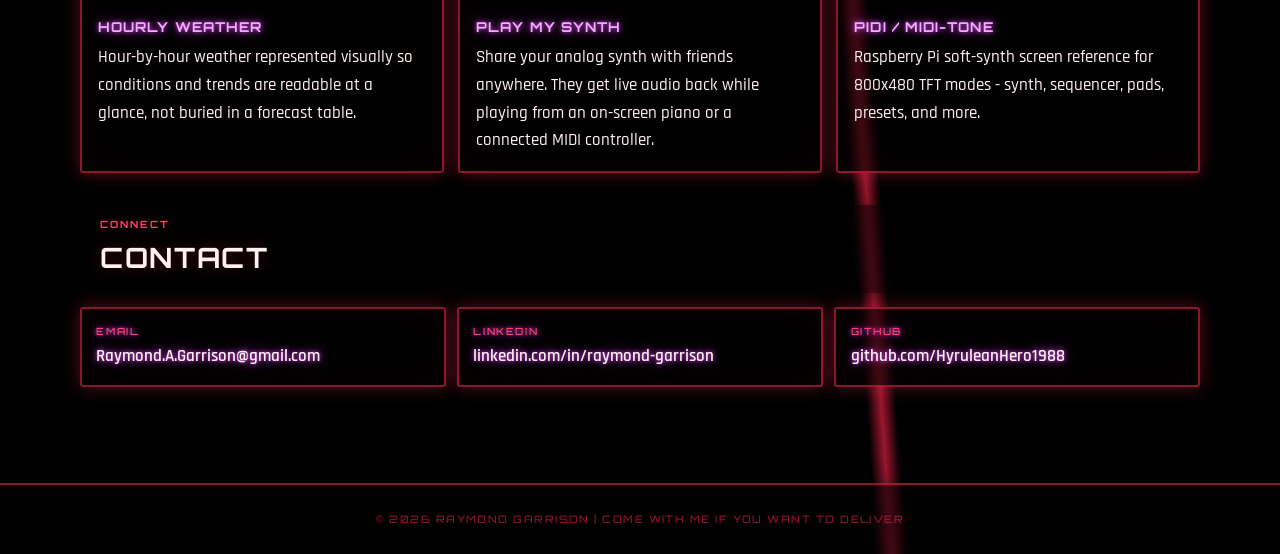
==== commit 4516ad1f: "Add midi-tone screen reference under /midi-tone/. Publish the PiDI 800x480 UI captures on the portfo" ====
--- a/index.html
+++ b/index.html
@@ -85,10 +85,10 @@
             <h3>AmeriSave</h3>
             <p class="role-title">Software Architect / Senior Software Engineer / Software Developer II</p>
             <ul>
-              <li>Instrumental in the creation of the Online Mortgage Application wizard (Angular/TypeScript), streamlining a previously manual process for thousands of applicants</li>
-              <li>Designed and built the Applicant Portal (Vue), giving borrowers real-time visibility into loan status and document requirements</li>
-              <li>For the past four years, the sole consistent owner of the Applicant Portal through waves of team turnover. Acting as the team's de facto subject matter expert and primary onboarding resource for new developers, sustaining the project's stability and evolution without a dedicated, stable team.</li>
-              <li>Maintained and enhanced business logic rules engine (Java) and legacy ColdFusion systems while transitioning core functionality to modern stack</li>
+              <li>Built core mortgage application experiences in Angular and TypeScript at enterprise scale.</li>
+              <li>Designed and delivered the Vue-based Applicant Portal for real-time borrower visibility.</li>
+              <li>Served as long-term owner and SME through team turnover, preserving delivery continuity.</li>
+              <li>Modernized business logic from Java and ColdFusion legacy pathways to newer architecture.</li>
             </ul>
           </article>
 
@@ -97,9 +97,9 @@
             <h3>ADP</h3>
             <p class="role-title">Senior Application Developer / Application Developer</p>
             <ul>
-              <li>Full stack developer on MERN stack applications serving internal and external users</li>
-              <li>Built Node.js microservices that served and integrated ADP data with third-party systems, enabling new data partnerships</li>
-              <li>Collaborated with UI/UX to build the Billing Review Console (React), surfacing previously missed revenue through improved data visualization</li>
+              <li>Developed MERN stack applications serving internal and external users.</li>
+              <li>Implemented Node.js microservices integrating ADP data with third-party platforms.</li>
+              <li>Partnered with UX to build a React billing console that surfaced missed revenue.</li>
             </ul>
           </article>
 
@@ -108,9 +108,8 @@
             <h3>AppSolutions</h3>
             <p class="role-title">Web Developer (Project-based)</p>
             <ul>
-              <li>Built a serverless, fully-responsive React application on AWS that analyzes user spending patterns by parsing transactional emails</li>
-              <li>Architected a Lambda function that receives emails, extracts purchase data, stores raw copies in S3, and forwards receipts to users</li>
-              <li>Data processed and stored in DynamoDB, served to frontend for real-time budget insights</li>
+              <li>Built a serverless React app on AWS for receipt parsing and spending analysis.</li>
+              <li>Architected Lambda + S3 + DynamoDB pipeline for data extraction and real-time insights.</li>
             </ul>
           </article>
 
@@ -119,10 +118,8 @@
             <h3>BetterCloud</h3>
             <p class="role-title">Product Developer / Software Engineer in Test</p>
             <ul>
-              <li>Developed and maintained Java microservices using Spring Boot, contributing to multiple backend services powering core product functionality</li>
-              <li>Built the customer-facing registration flow using Angular, creating a seamless entry point for new users</li>
-              <li>Designed and implemented automated functional tests using Spock, Geb, Groovy, and Java, improving release confidence and reducing manual regression effort</li>
-              <li>Led development of the Autobots project, a custom testing microservice that simulates internal and external API behavior, enabling teams to test microservices in complete isolation without downstream dependencies</li>
+              <li>Delivered Java Spring microservices and Angular registration workflows.</li>
+              <li>Created API simulation testing tools that unlocked isolated microservice validation.</li>
             </ul>
           </article>
 
@@ -131,9 +128,8 @@
             <h3>The Home Depot</h3>
             <p class="role-title">IT Developer</p>
             <ul>
-              <li>Member of the Item Data Management team, ensuring product data accuracy across Home Depot's website and in-store systems while maintaining the vendor portal used by suppliers to onboard new items</li>
-              <li>Translated complex business requirements into automated workflow scripts using object-oriented JavaScript within Stibo's workbench, streamlining data ingestion and validation</li>
-              <li>Served as a frontline troubleshooter for production issues, rapidly diagnosing root causes and implementing fixes to minimize business disruption</li>
+              <li>Maintained vendor-facing systems and product data workflows for business-critical operations.</li>
+              <li>Translated complex requirements into automation scripts and production fixes.</li>
             </ul>
           </article>
         </div>
@@ -208,6 +204,23 @@
               </p>
             </div>
           </a>
+          <a class="card shell-card" href="/midi-tone/">
+            <div class="card-media">
+              <img
+                src="midi-tone/screens/01-synth.png"
+                alt="PiDI midi-tone soft-synth screen on 800x480 TFT"
+                width="640"
+                height="400"
+                loading="lazy"
+              />
+            </div>
+            <div class="card-body">
+              <h3>PiDI / midi-tone</h3>
+              <p>
+                Raspberry Pi soft-synth screen reference for 800x480 TFT modes - synth, sequencer, pads, presets, and more.
+              </p>
+            </div>
+          </a>
         </div>
       </section>
 
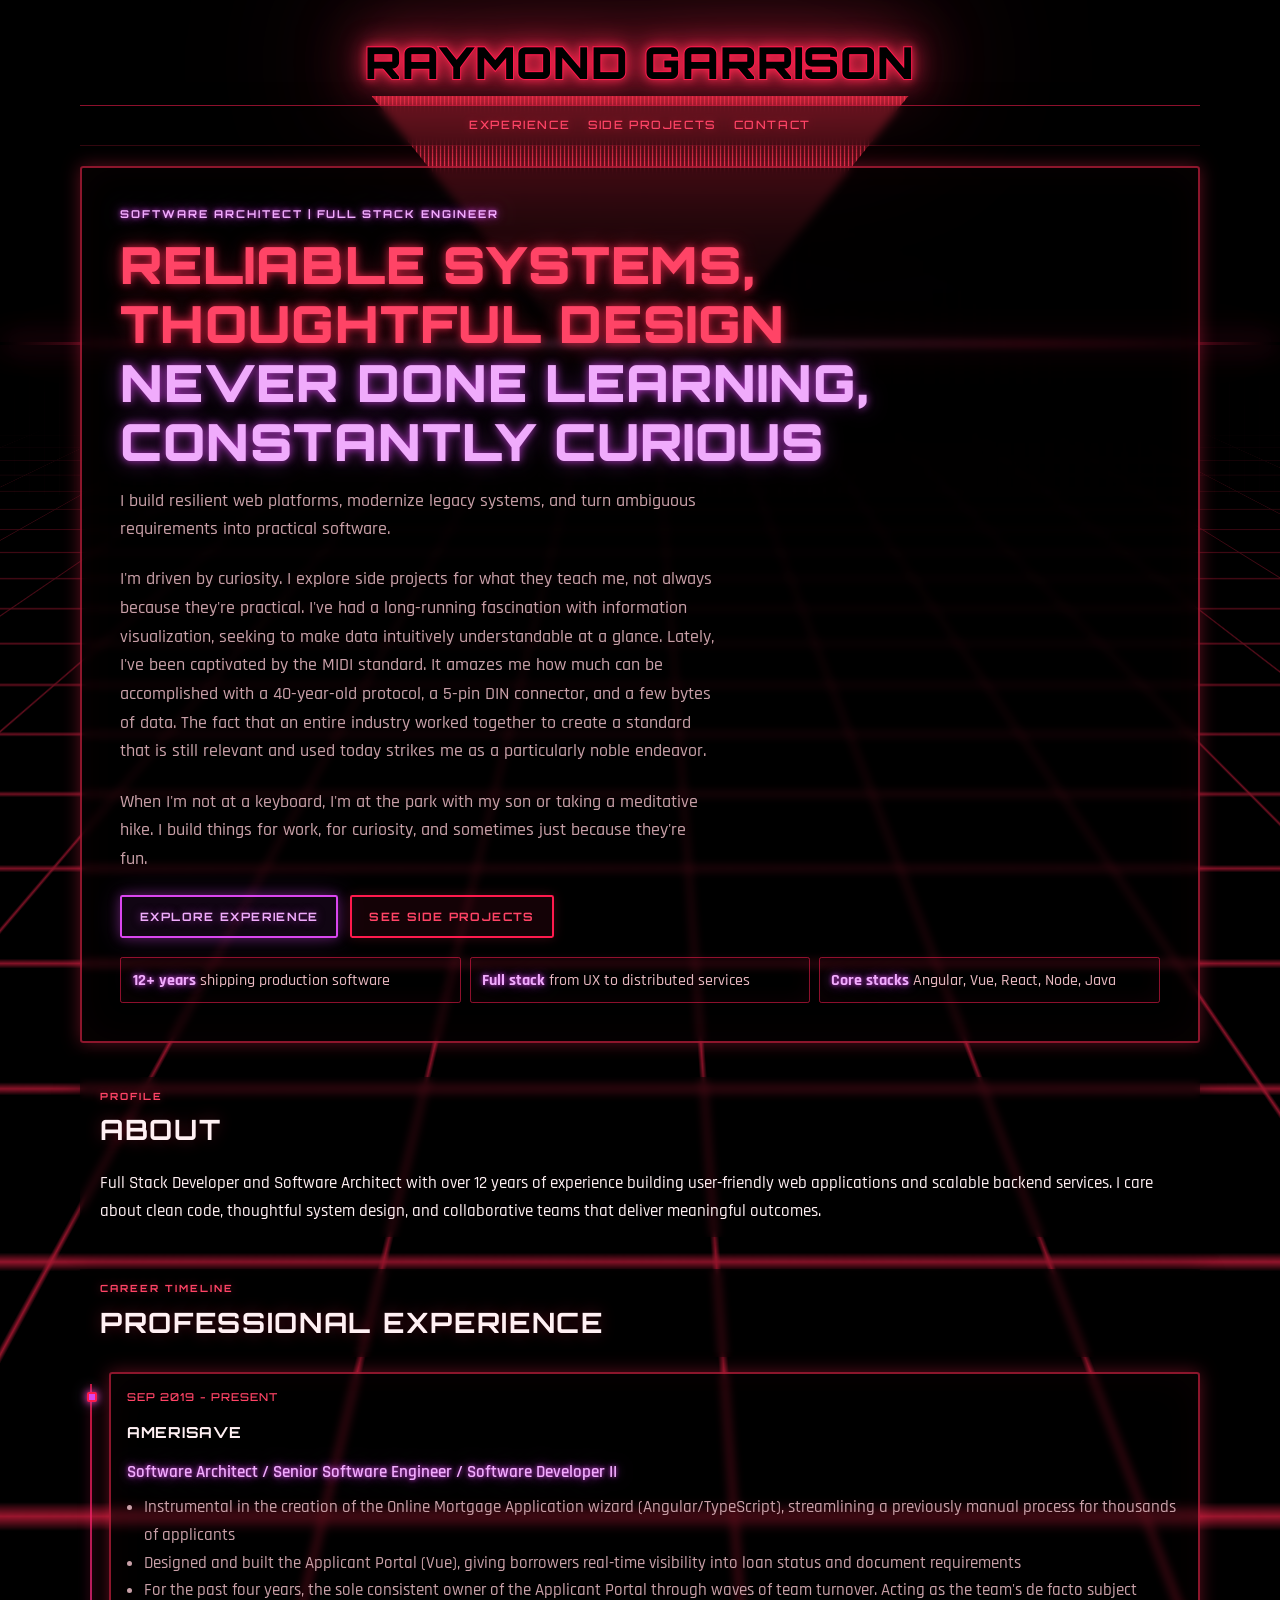
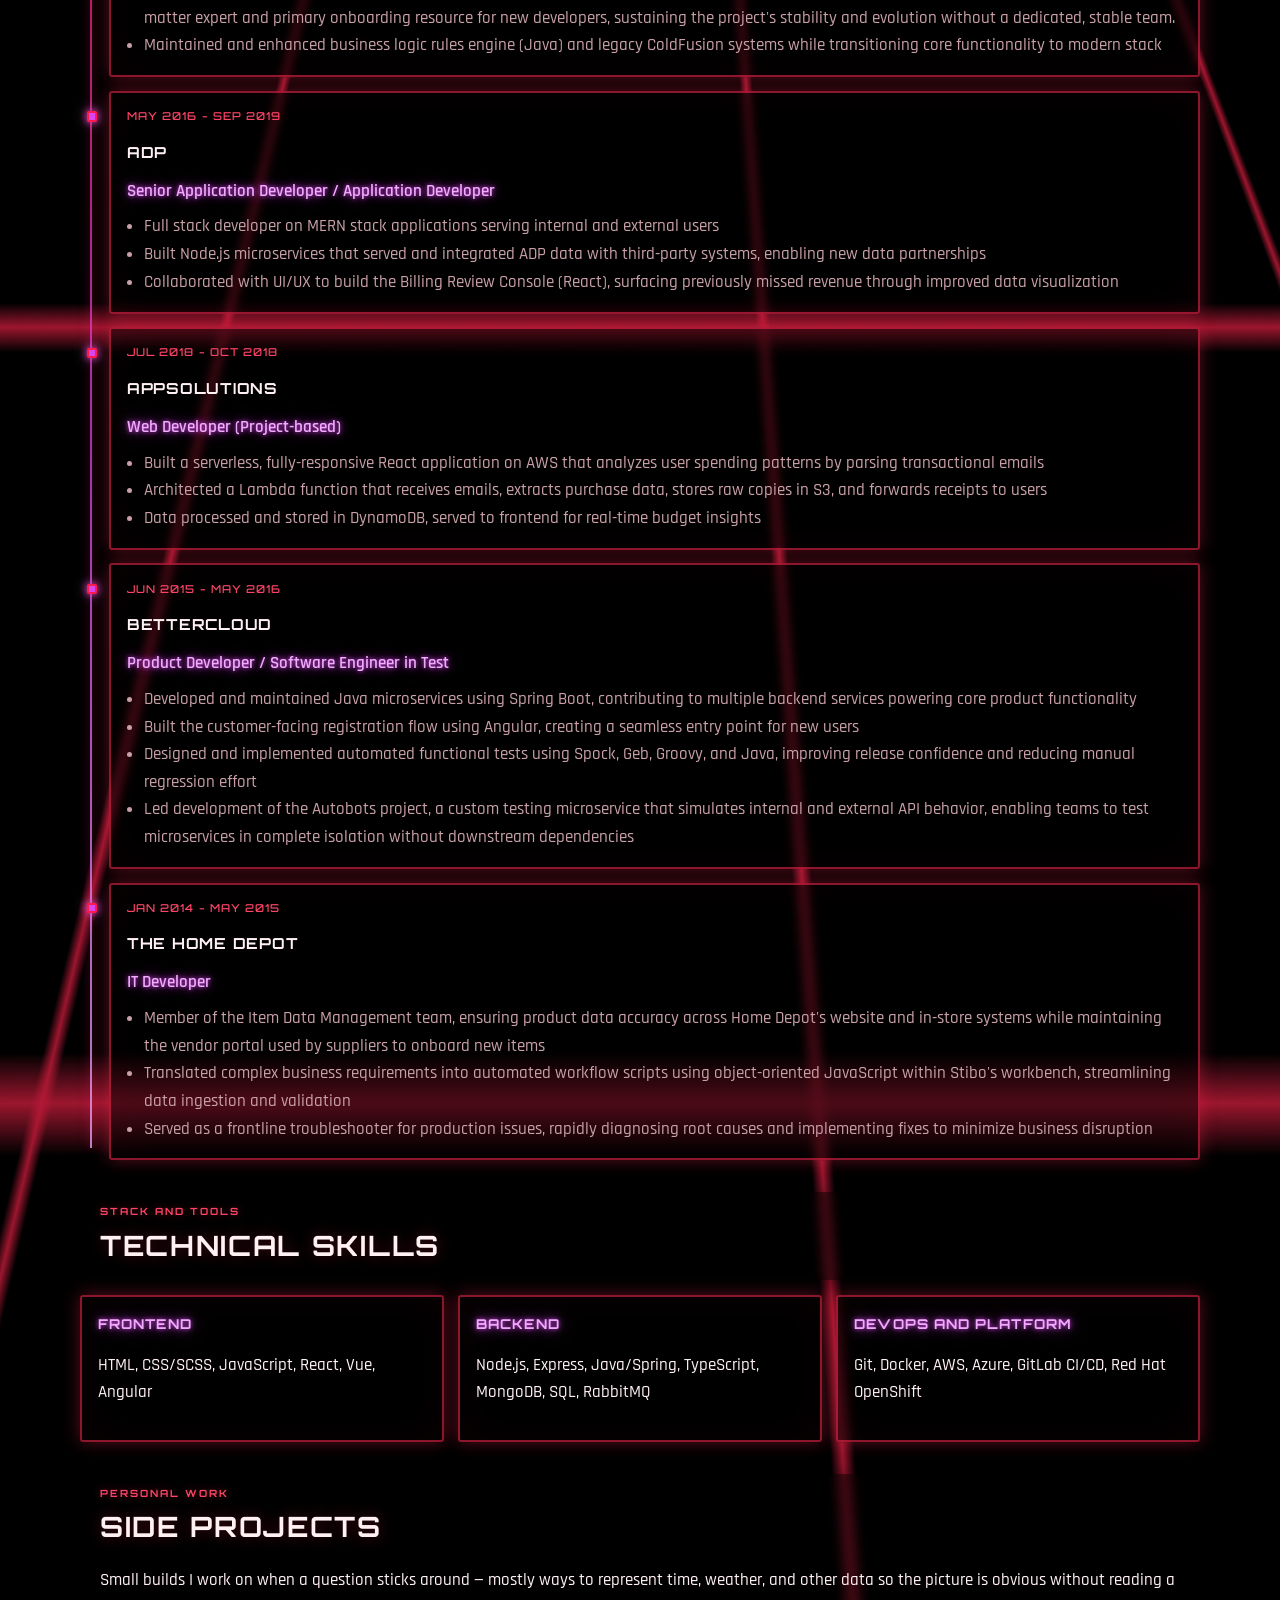
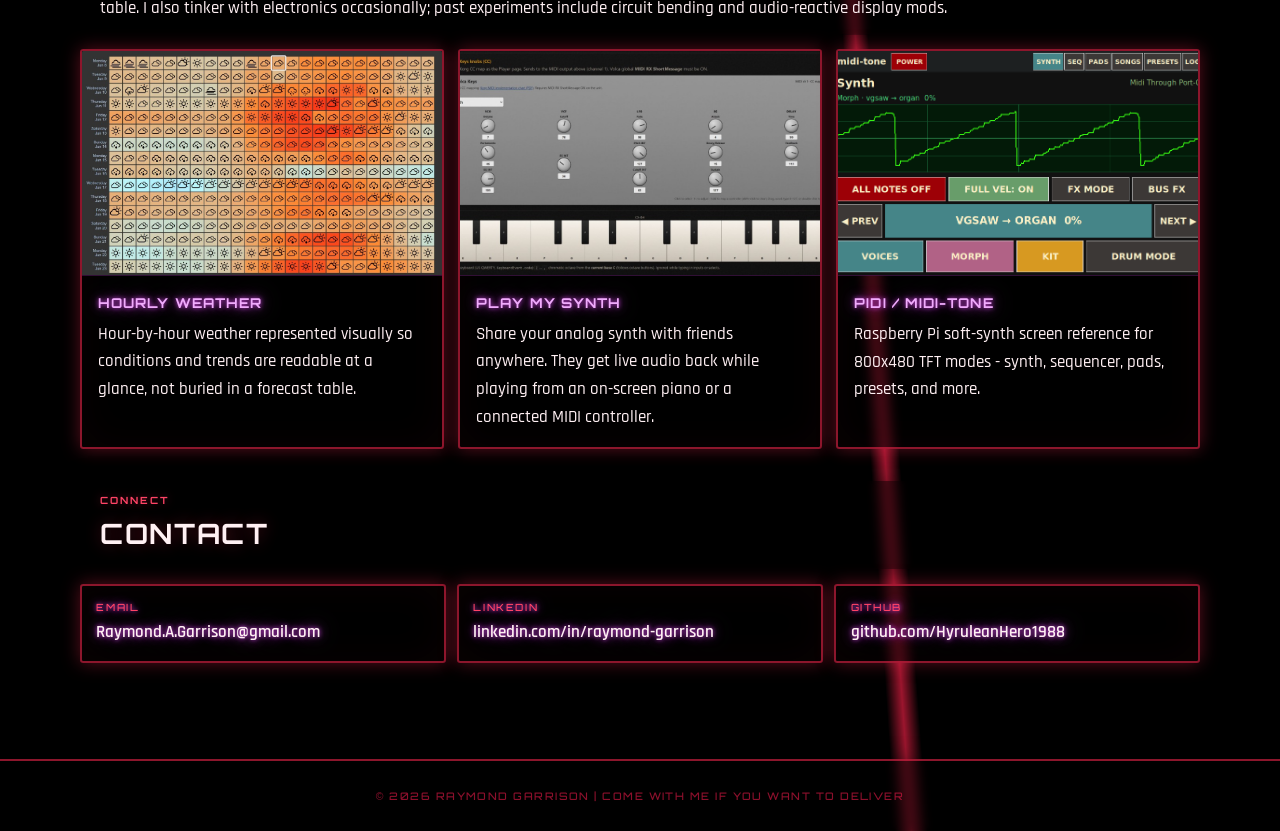
==== commit e19aea1d: "Merge branch 'main' of https://github.com/HyruleanHero1988/raygarrison-us-site" ====
--- a/index.html
+++ b/index.html
@@ -85,10 +85,10 @@
             <h3>AmeriSave</h3>
             <p class="role-title">Software Architect / Senior Software Engineer / Software Developer II</p>
             <ul>
-              <li>Built core mortgage application experiences in Angular and TypeScript at enterprise scale.</li>
-              <li>Designed and delivered the Vue-based Applicant Portal for real-time borrower visibility.</li>
-              <li>Served as long-term owner and SME through team turnover, preserving delivery continuity.</li>
-              <li>Modernized business logic from Java and ColdFusion legacy pathways to newer architecture.</li>
+              <li>Instrumental in the creation of the Online Mortgage Application wizard (Angular/TypeScript), streamlining a previously manual process for thousands of applicants</li>
+              <li>Designed and built the Applicant Portal (Vue), giving borrowers real-time visibility into loan status and document requirements</li>
+              <li>For the past four years, the sole consistent owner of the Applicant Portal through waves of team turnover. Acting as the team's de facto subject matter expert and primary onboarding resource for new developers, sustaining the project's stability and evolution without a dedicated, stable team.</li>
+              <li>Maintained and enhanced business logic rules engine (Java) and legacy ColdFusion systems while transitioning core functionality to modern stack</li>
             </ul>
           </article>
 
@@ -97,9 +97,9 @@
             <h3>ADP</h3>
             <p class="role-title">Senior Application Developer / Application Developer</p>
             <ul>
-              <li>Developed MERN stack applications serving internal and external users.</li>
-              <li>Implemented Node.js microservices integrating ADP data with third-party platforms.</li>
-              <li>Partnered with UX to build a React billing console that surfaced missed revenue.</li>
+              <li>Full stack developer on MERN stack applications serving internal and external users</li>
+              <li>Built Node.js microservices that served and integrated ADP data with third-party systems, enabling new data partnerships</li>
+              <li>Collaborated with UI/UX to build the Billing Review Console (React), surfacing previously missed revenue through improved data visualization</li>
             </ul>
           </article>
 
@@ -108,8 +108,9 @@
             <h3>AppSolutions</h3>
             <p class="role-title">Web Developer (Project-based)</p>
             <ul>
-              <li>Built a serverless React app on AWS for receipt parsing and spending analysis.</li>
-              <li>Architected Lambda + S3 + DynamoDB pipeline for data extraction and real-time insights.</li>
+              <li>Built a serverless, fully-responsive React application on AWS that analyzes user spending patterns by parsing transactional emails</li>
+              <li>Architected a Lambda function that receives emails, extracts purchase data, stores raw copies in S3, and forwards receipts to users</li>
+              <li>Data processed and stored in DynamoDB, served to frontend for real-time budget insights</li>
             </ul>
           </article>
 
@@ -118,8 +119,10 @@
             <h3>BetterCloud</h3>
             <p class="role-title">Product Developer / Software Engineer in Test</p>
             <ul>
-              <li>Delivered Java Spring microservices and Angular registration workflows.</li>
-              <li>Created API simulation testing tools that unlocked isolated microservice validation.</li>
+              <li>Developed and maintained Java microservices using Spring Boot, contributing to multiple backend services powering core product functionality</li>
+              <li>Built the customer-facing registration flow using Angular, creating a seamless entry point for new users</li>
+              <li>Designed and implemented automated functional tests using Spock, Geb, Groovy, and Java, improving release confidence and reducing manual regression effort</li>
+              <li>Led development of the Autobots project, a custom testing microservice that simulates internal and external API behavior, enabling teams to test microservices in complete isolation without downstream dependencies</li>
             </ul>
           </article>
 
@@ -128,8 +131,9 @@
             <h3>The Home Depot</h3>
             <p class="role-title">IT Developer</p>
             <ul>
-              <li>Maintained vendor-facing systems and product data workflows for business-critical operations.</li>
-              <li>Translated complex requirements into automation scripts and production fixes.</li>
+              <li>Member of the Item Data Management team, ensuring product data accuracy across Home Depot's website and in-store systems while maintaining the vendor portal used by suppliers to onboard new items</li>
+              <li>Translated complex business requirements into automated workflow scripts using object-oriented JavaScript within Stibo's workbench, streamlining data ingestion and validation</li>
+              <li>Served as a frontline troubleshooter for production issues, rapidly diagnosing root causes and implementing fixes to minimize business disruption</li>
             </ul>
           </article>
         </div>
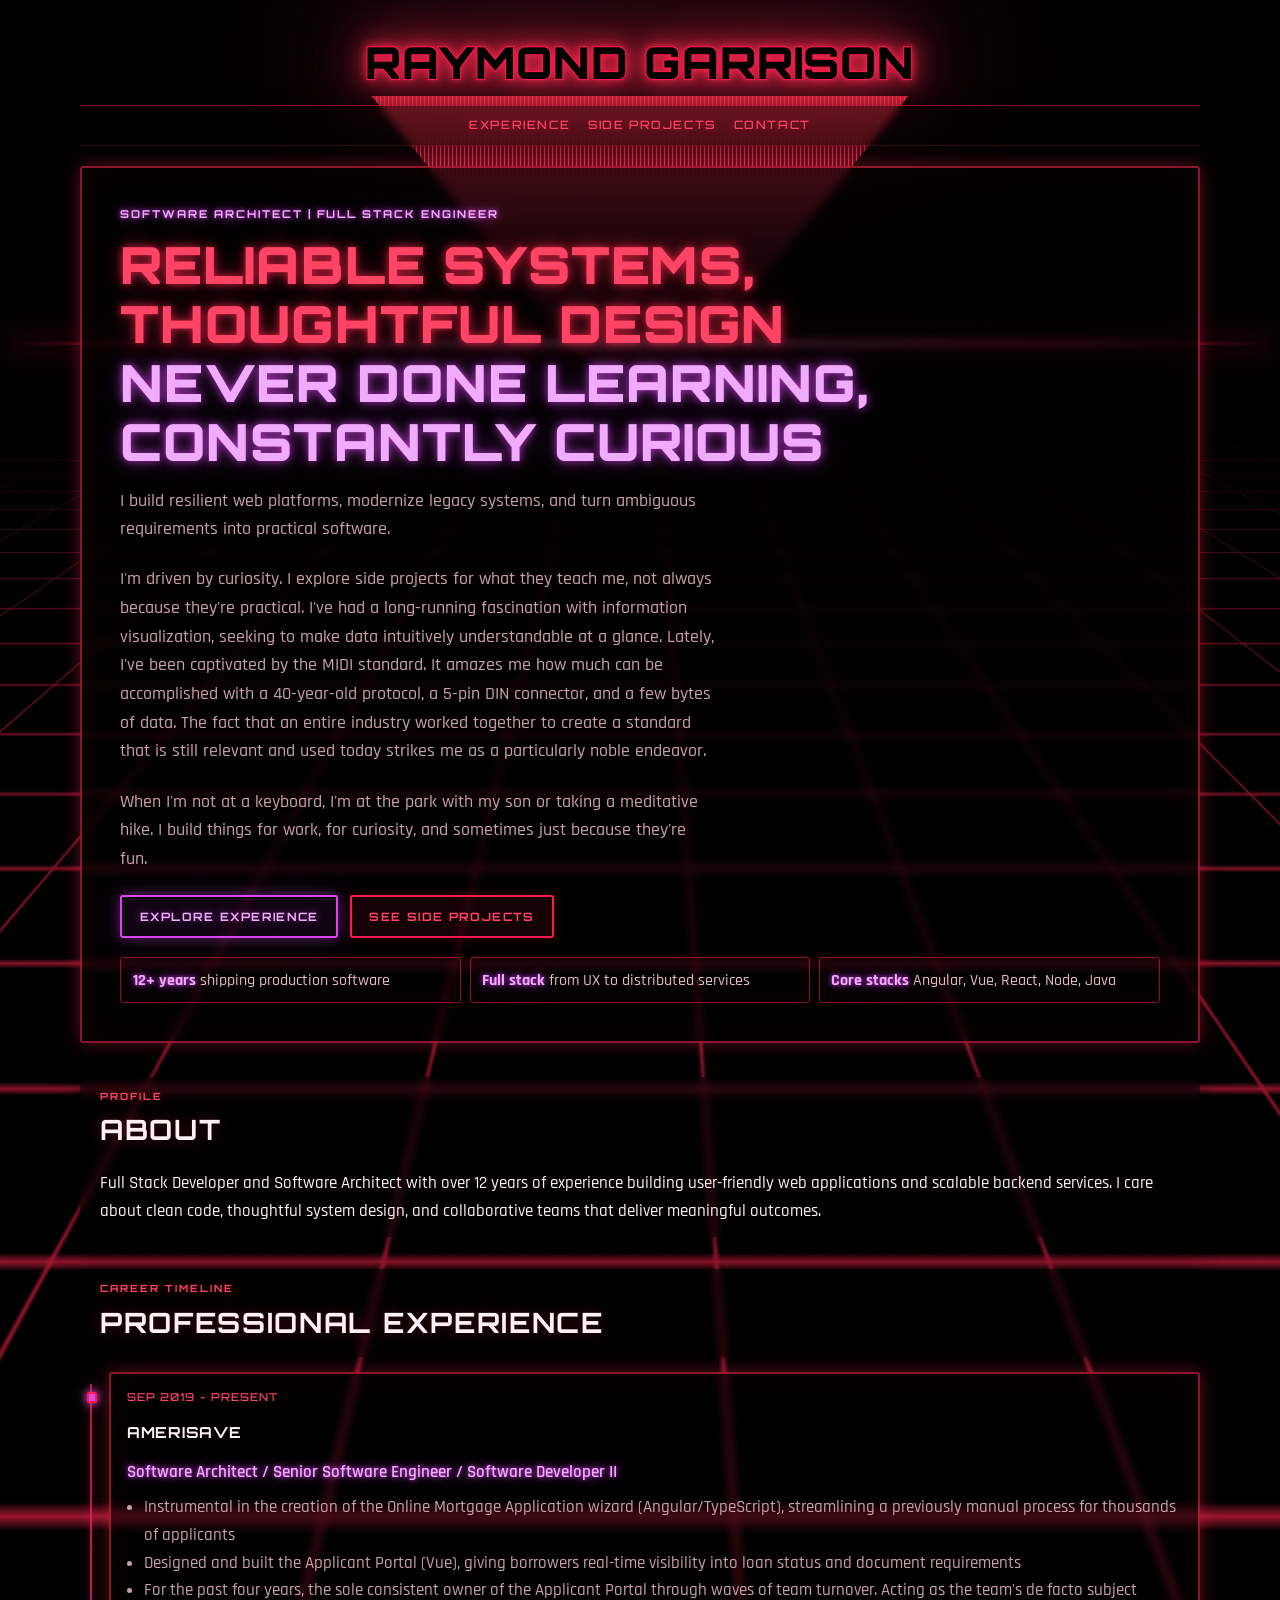
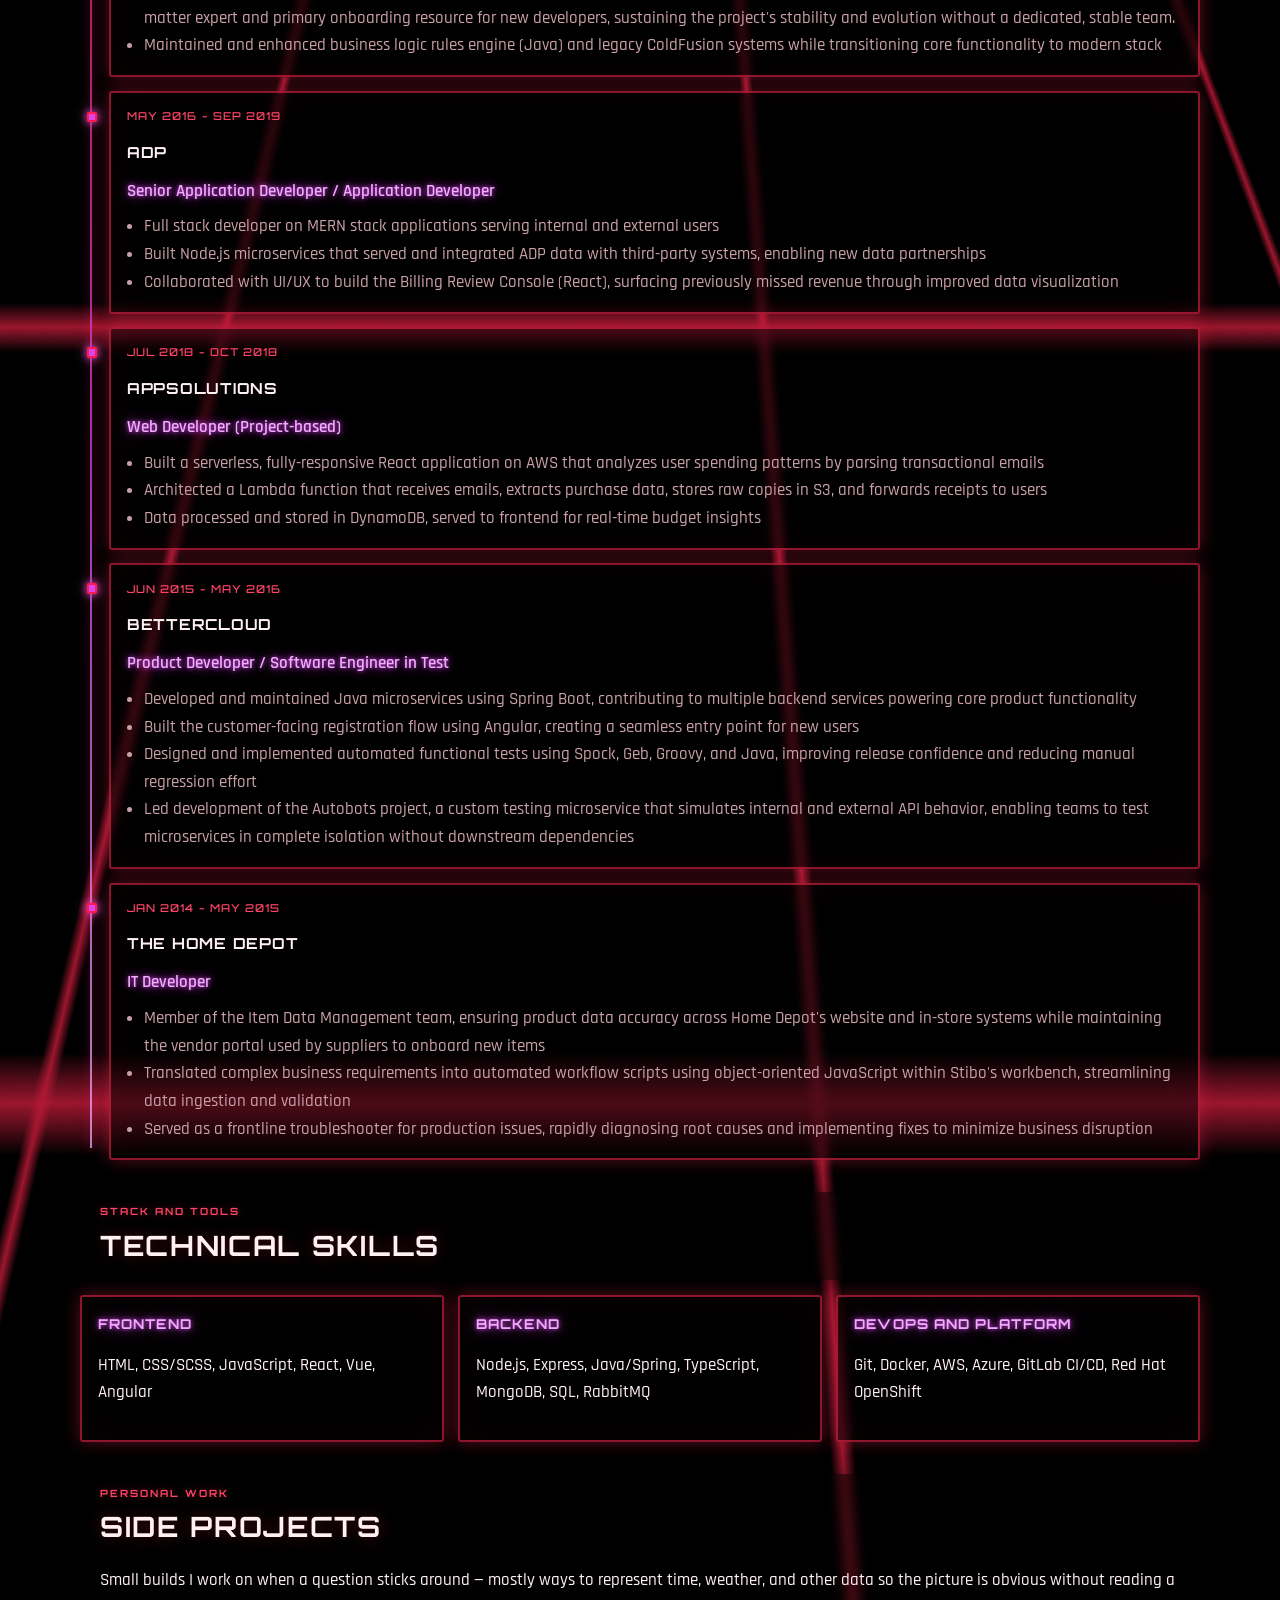
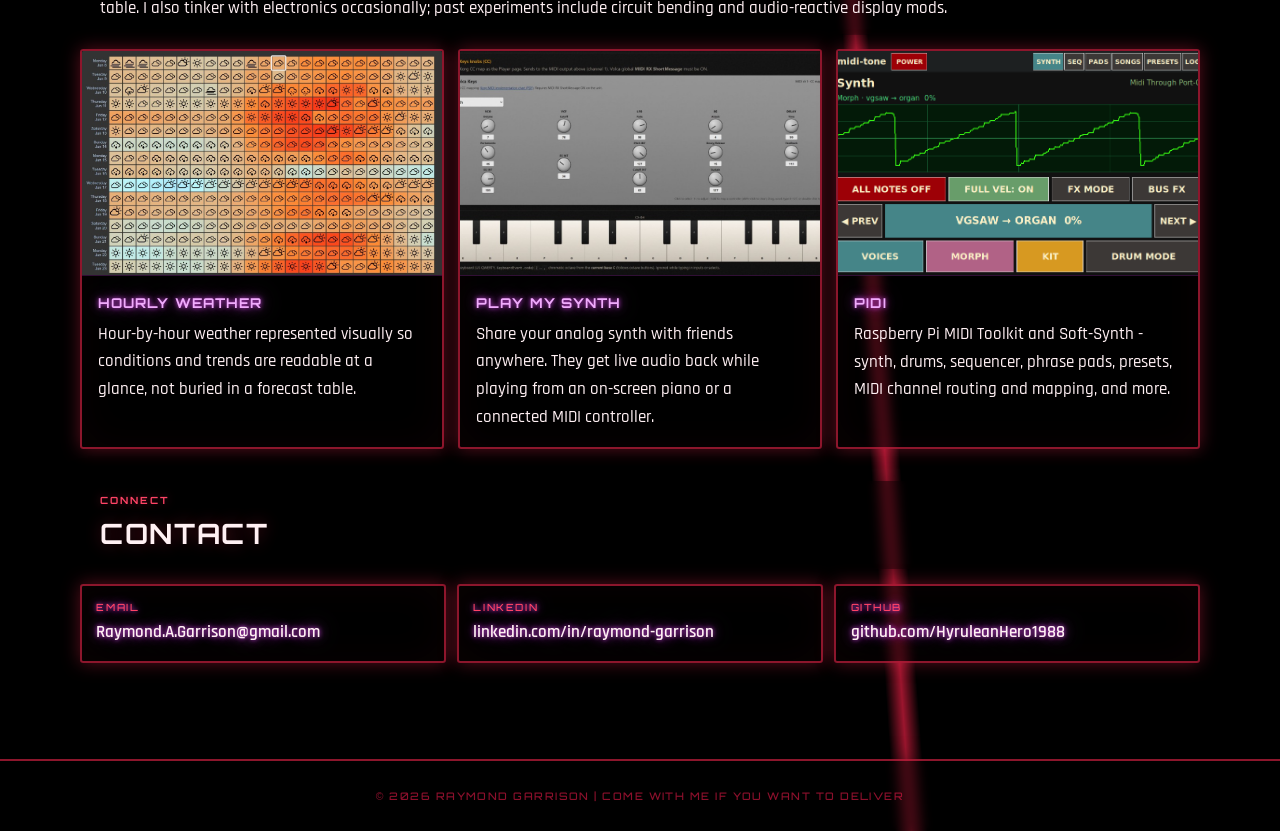
==== commit 5b15d82c: "Update PIDI tile copy and add GitHub header on docs. Rename the Side Projects tile to PIDI with the " ====
--- a/index.html
+++ b/index.html
@@ -212,16 +212,16 @@
             <div class="card-media">
               <img
                 src="midi-tone/screens/01-synth.png"
-                alt="PiDI midi-tone soft-synth screen on 800x480 TFT"
+                alt="PIDI soft-synth screen on 800x480 TFT"
                 width="640"
                 height="400"
                 loading="lazy"
               />
             </div>
             <div class="card-body">
-              <h3>PiDI / midi-tone</h3>
+              <h3>PIDI</h3>
               <p>
-                Raspberry Pi soft-synth screen reference for 800x480 TFT modes - synth, sequencer, pads, presets, and more.
+                Raspberry Pi MIDI Toolkit and Soft-Synth - synth, drums, sequencer, phrase pads, presets, MIDI channel routing and mapping, and more.
               </p>
             </div>
           </a>
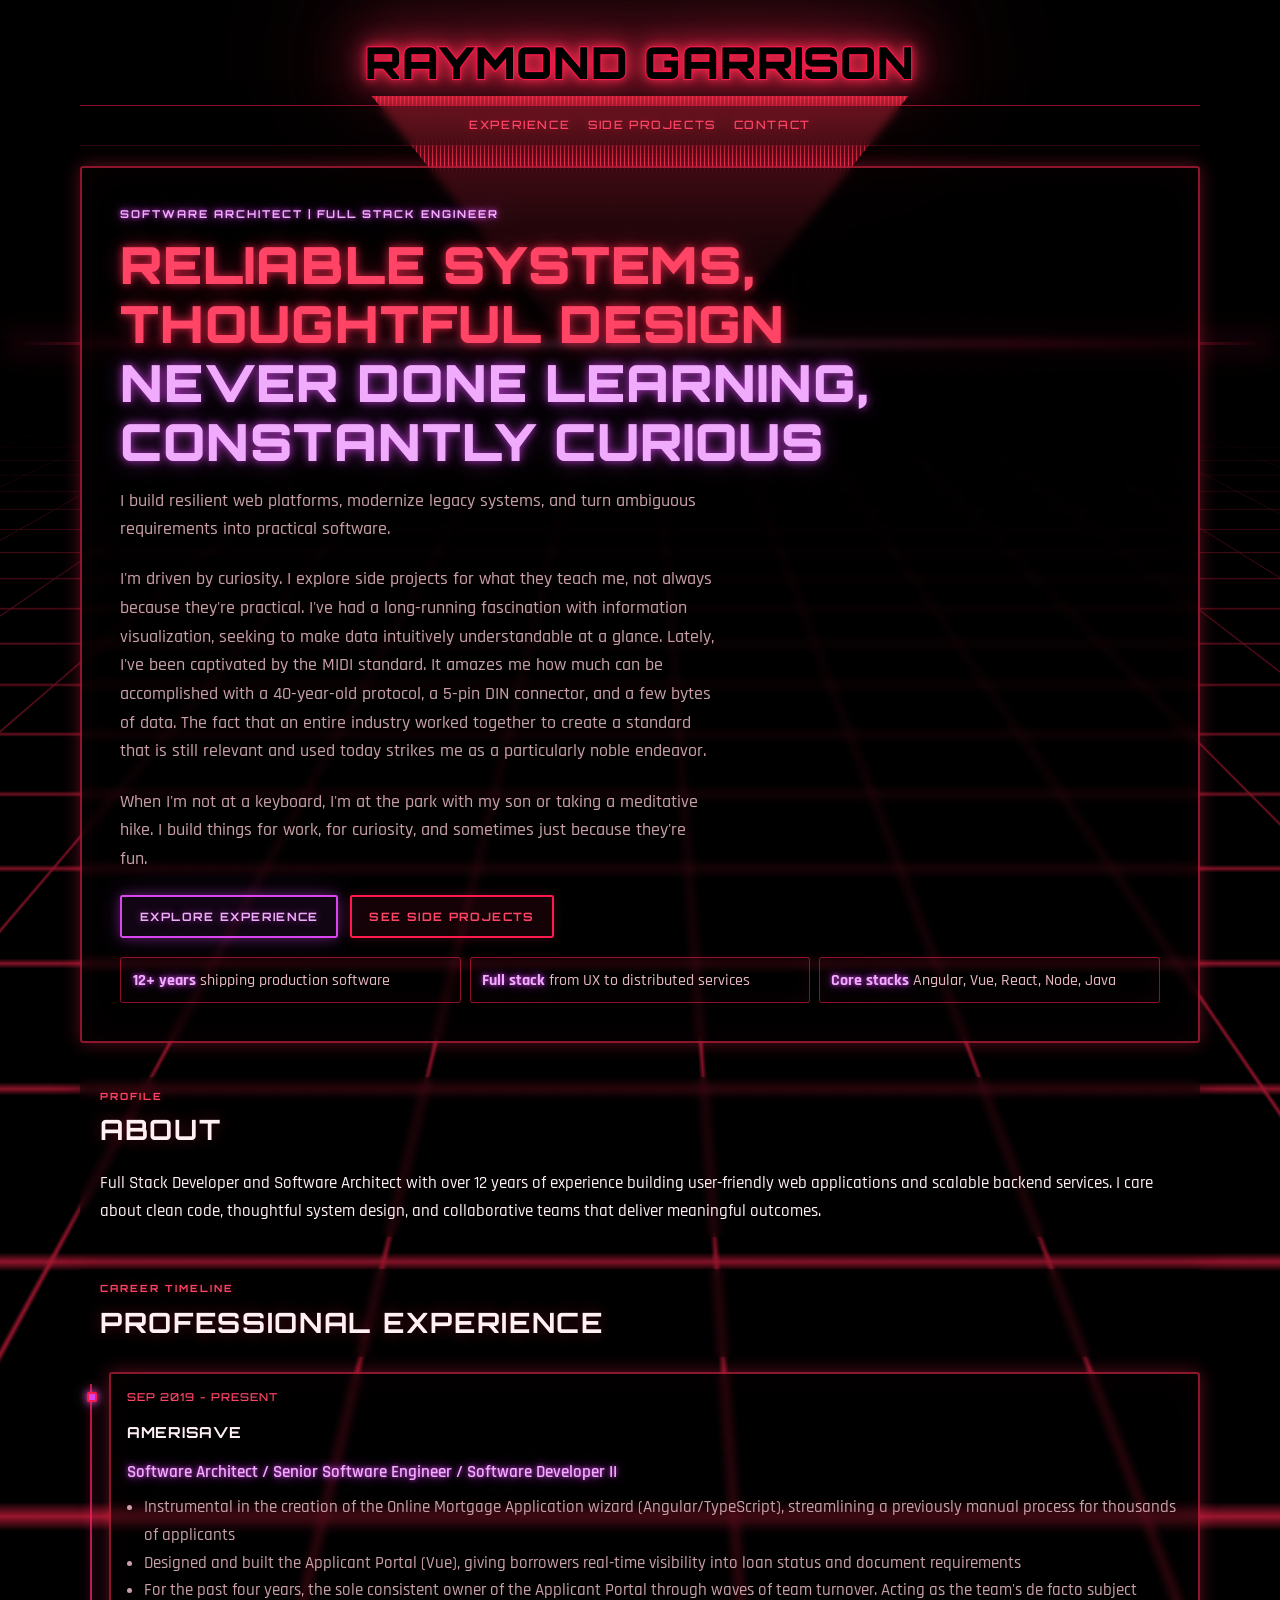
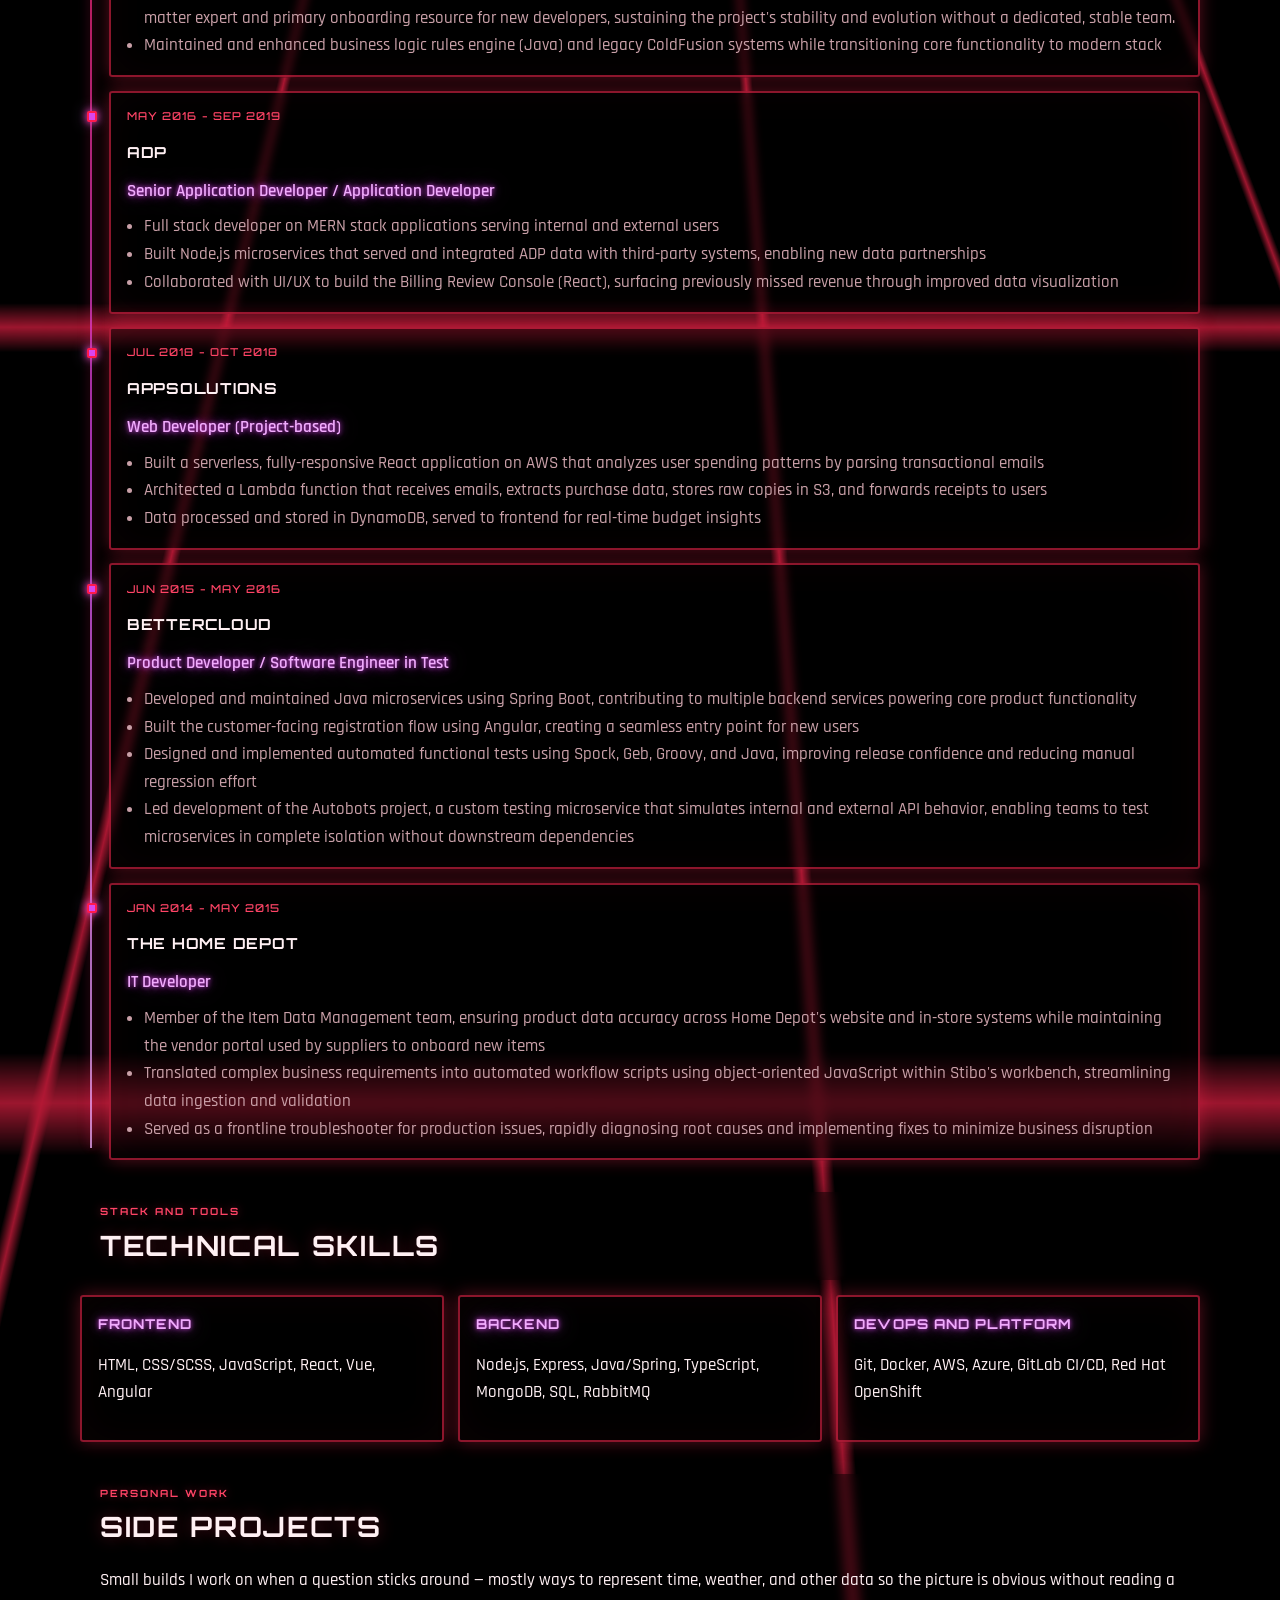
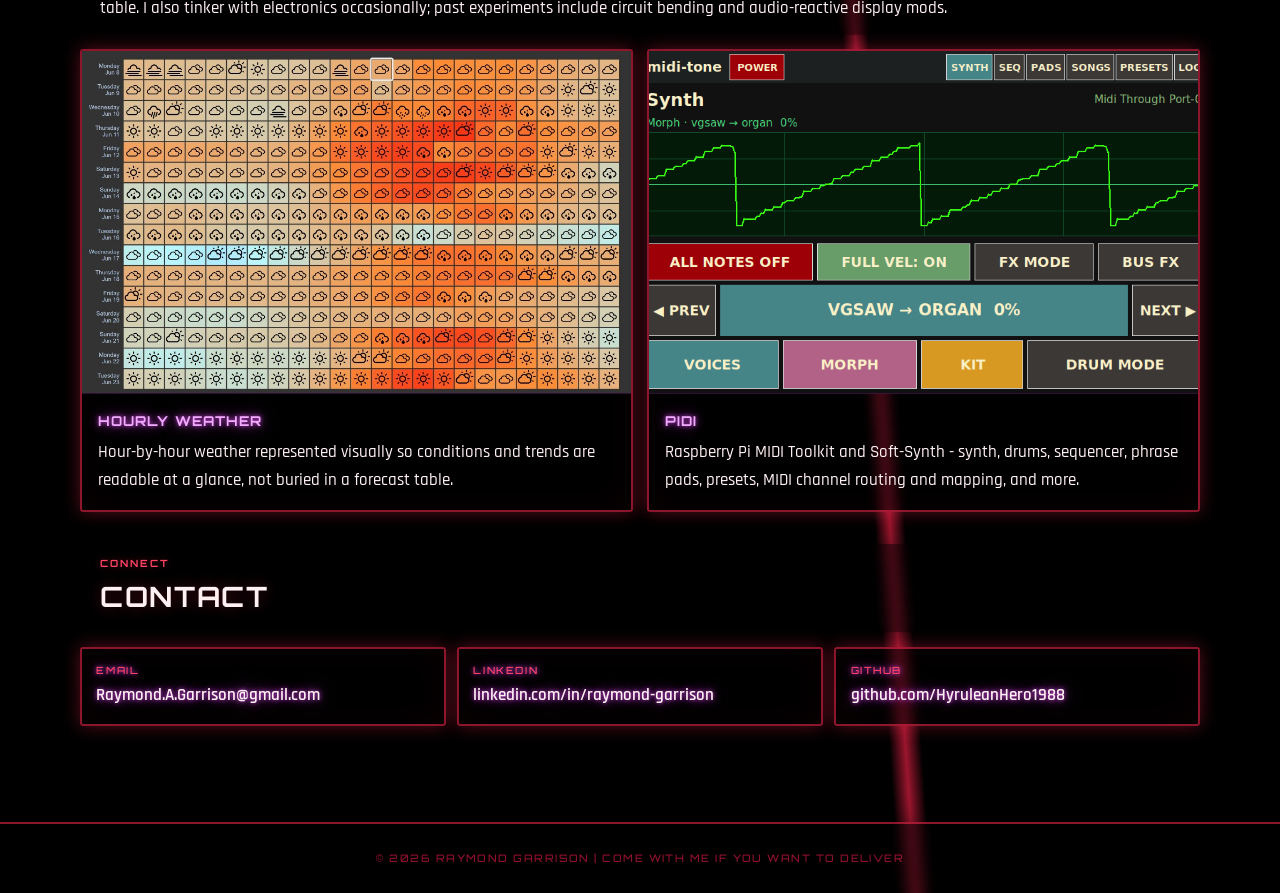
==== commit d88ef141: "Comment out the Play My Synth card while the Lightsail instance is down. Co-authored-by: HyruleanHer" ====
--- a/index.html
+++ b/index.html
@@ -190,6 +190,7 @@
               </p>
             </div>
           </a>
+          <!-- Lightsail instance is currently shut down; restore this card when playmysynth.com is live again.
           <a class="card shell-card" href="https://playmysynth.com">
             <div class="card-media">
               <img
@@ -208,18 +209,19 @@
               </p>
             </div>
           </a>
+          -->
           <a class="card shell-card" href="/midi-tone/">
             <div class="card-media">
               <img
-                src="midi-tone/screens/01-synth.png"
-                alt="PIDI soft-synth screen on 800x480 TFT"
+                src="images/pidi-synth.png"
+                alt="PiDI soft-synth screen on 800x480 TFT"
                 width="640"
                 height="400"
                 loading="lazy"
               />
             </div>
             <div class="card-body">
-              <h3>PIDI</h3>
+              <h3>PiDI</h3>
               <p>
                 Raspberry Pi MIDI Toolkit and Soft-Synth - synth, drums, sequencer, phrase pads, presets, MIDI channel routing and mapping, and more.
               </p>
